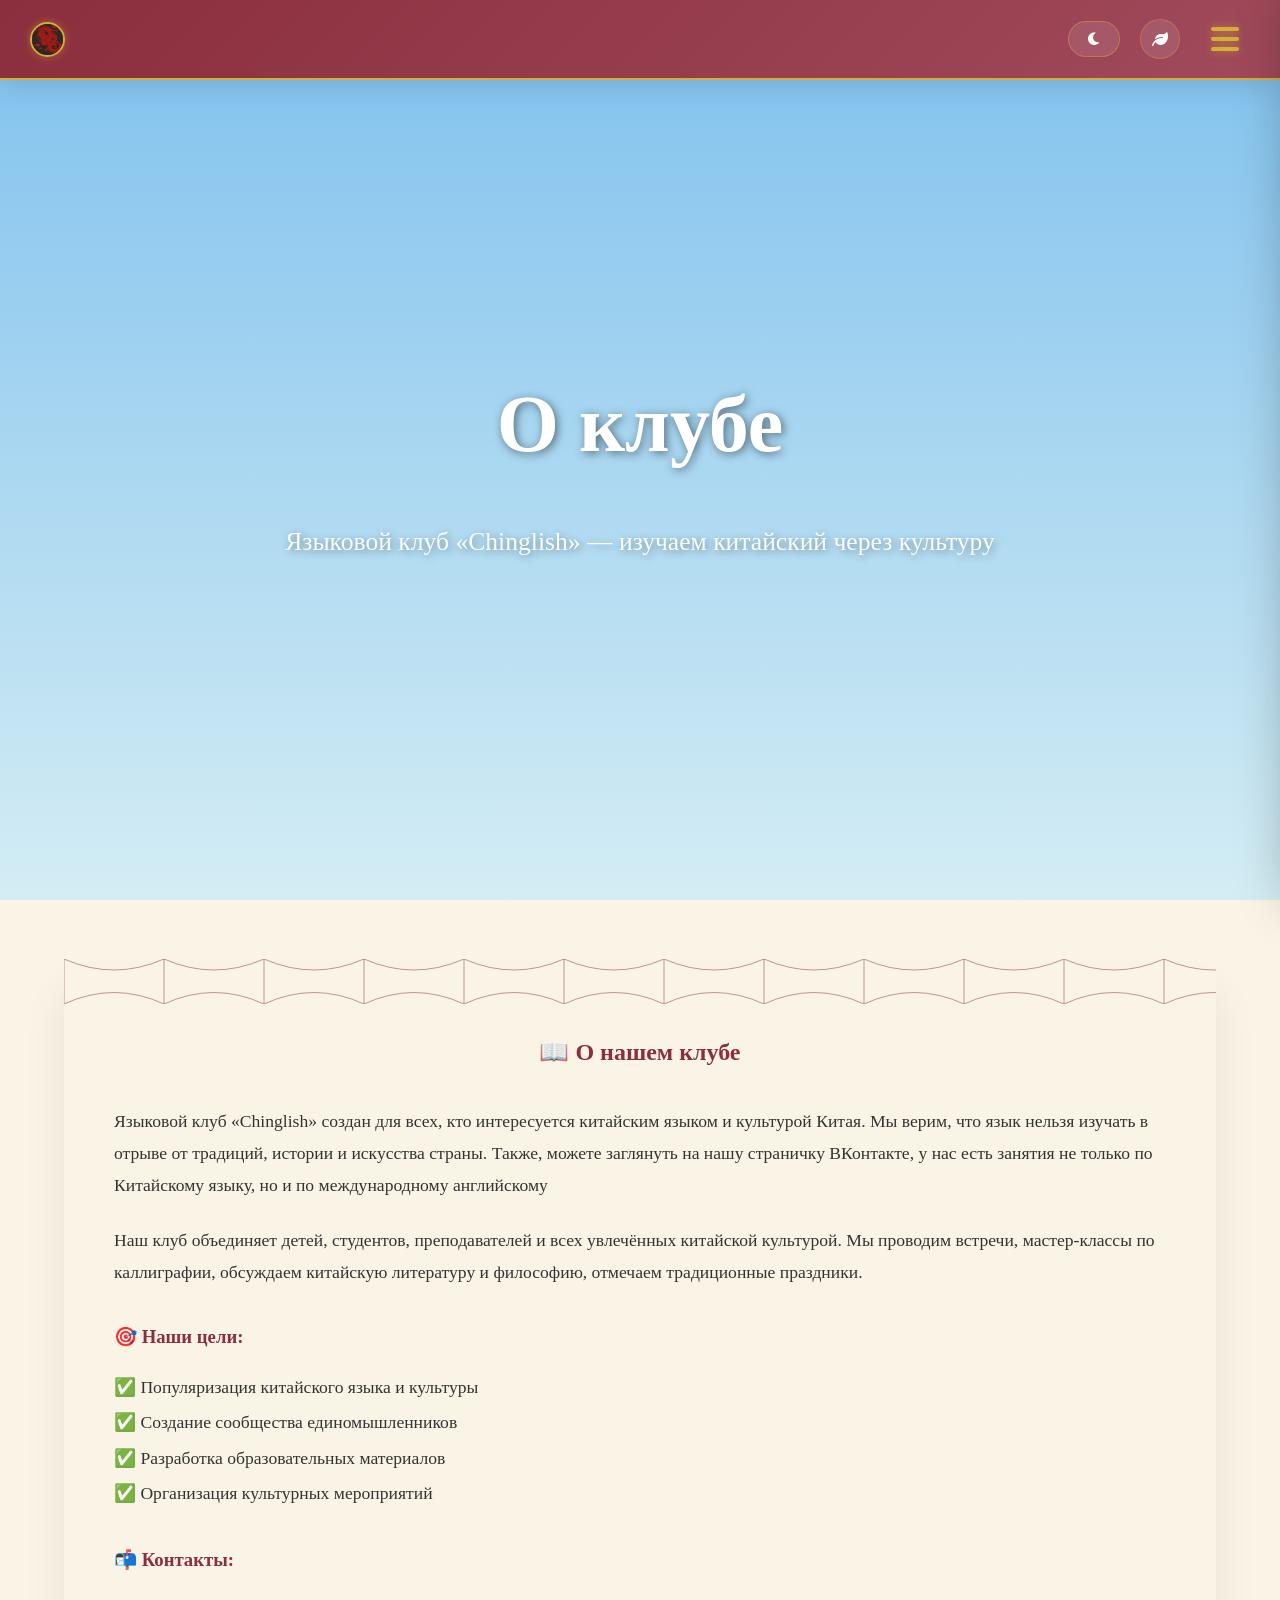
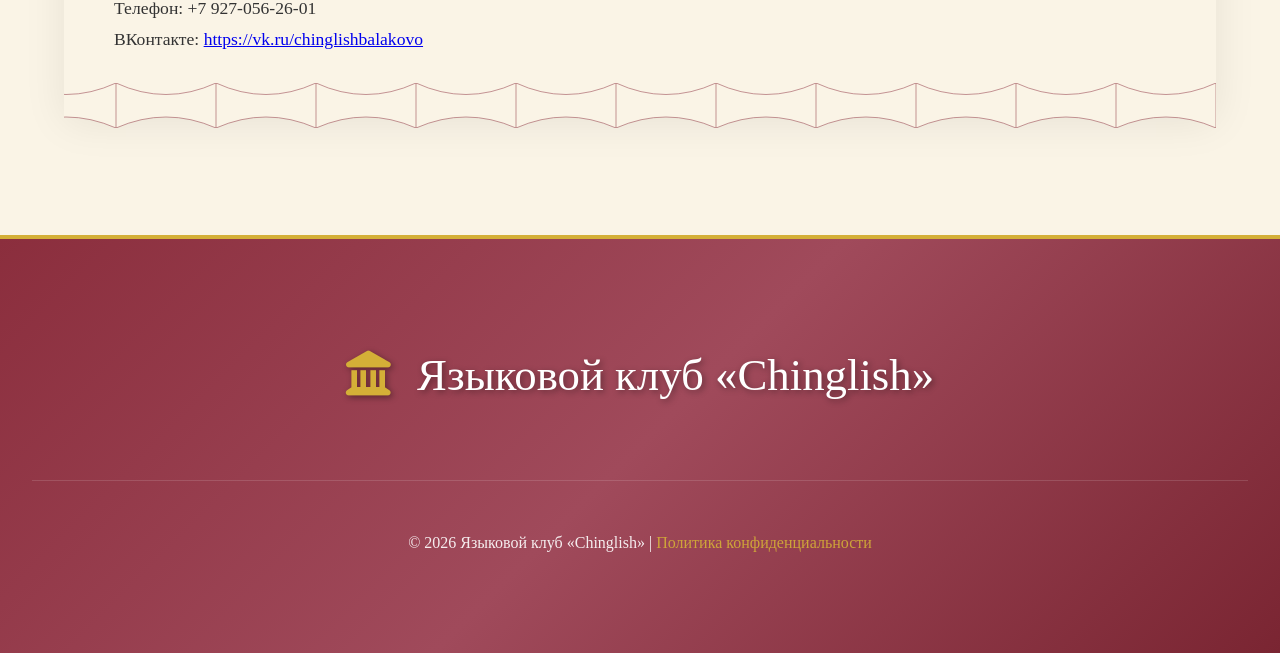
==== about.html @ d2102809 "Update about.html" ====
<!DOCTYPE html>
<html lang="ru" data-theme="light">
<head>
    <meta charset="UTF-8">
    <meta name="viewport" content="width=device-width, initial-scale=1.0">
    <title>О нас | Языковой клуб «Chinglish»</title>
    <link rel="stylesheet" href="style.css">
    <link rel="stylesheet" href="https://cdnjs.cloudflare.com/ajax/libs/font-awesome/6.0.0-beta3/css/all.min.css">
</head>
<body>

<div id="loader"><div class="loader-content">文</div></div>

<div class="sky-bg" id="skyBg"></div>
<div class="clouds-container" id="cloudsContainer"></div>
<div class="stars-bg" id="starsBg"></div>
<div class="lanterns-container" id="lanternsContainer"></div>
<div class="bonsai-container" id="bonsaiContainer"></div>

<nav class="top-menu" id="topMenu">
    <a href="index.html" class="logo">
          <img src="images/иконка.png" alt="Логотип" class="logo-icon">
        <span class="lang-ru">Языковой клуб «Chinglish»</span>
    </a>
    <div class="menu-right">
        <button class="theme-toggle-btn" id="themeToggle"><i class="fas fa-moon"></i></button>
        <button class="toggle-cursor-btn" id="toggleCursorBtn"><i class="fas fa-leaf"></i></button>
        <div class="menu-toggle" id="menuToggle"><i class="fas fa-bars menu-icon"></i></div>
    </div>
    <div class="menu-panel" id="menuPanel">
        <div class="menu-items">
            <a href="index.html" class="menu-item lang-ru">Главная</a>
            <a href="calligraphy.html" class="menu-item lang-ru">Каллиграфия</a>
            <a href="painting.html" class="menu-item lang-ru">Живопись</a>
            <a href="philosophy.html" class="menu-item lang-ru">Философия</a>
            <a href="literature.html" class="menu-item lang-ru">Литература</a>
            <a href="festivals.html" class="menu-item lang-ru">Праздники</a>
            <a href="modern.html" class="menu-item lang-ru">Современность</a>
            <a href="about.html" class="menu-item lang-ru">О нас</a>
        </div>
    </div>
</nav>

<div class="header-container">
    <div class="header-content">
        <h1 style="color:#fff; text-shadow:2px 2px 10px rgba(0,0,0,0.5);">О клубе</h1>
        <p class="header-subtitle">Языковой клуб «Chinglish» — изучаем китайский через культуру</p>
    </div>
</div>

<div class="container">
    <div class="scroll-effect">
        <h2 style="color:var(--primary); text-align:center; margin-bottom:2rem;">📖 О нашем клубе</h2>
        
        <p style="font-size:1.1rem; line-height:1.8; margin-bottom:1.5rem;">
            Языковой клуб «Chinglish» создан для всех, кто интересуется китайским языком и культурой Китая. 
            Мы верим, что язык нельзя изучать в отрыве от традиций, истории и искусства страны. 
            Также, можете заглянуть на нашу страничку ВКонтакте, у нас есть занятия не только по Китайскому языку, но и по международному английскому
        </p>
        
        <p style="font-size:1.1rem; line-height:1.8; margin-bottom:1.5rem;">
            Наш клуб объединяет детей, студентов, преподавателей и всех увлечённых китайской культурой. 
            Мы проводим встречи, мастер-классы по каллиграфии, обсуждаем китайскую литературу и философию, 
            отмечаем традиционные праздники.
        </p>
        
        <h3 style="color:var(--primary); margin-top:2rem; margin-bottom:1rem;">🎯 Наши цели:</h3>
        <ul style="font-size:1.1rem; line-height:2; list-style:none; padding:0;">
            <li>✅ Популяризация китайского языка и культуры</li>
            <li>✅ Создание сообщества единомышленников</li>
            <li>✅ Разработка образовательных материалов</li>
            <li>✅ Организация культурных мероприятий</li>
        </ul>
        
        <h3 style="color:var(--primary); margin-top:2rem; margin-bottom:1rem;">📬 Контакты:</h3>
        <p style="font-size:1.1rem; line-height:1.8;">
             Телефон: <a>+7 927-056-26-01</a><br>
             ВКонтакте: <a href="https://vk.ru/chinglishbalakovo" target="_blank">https://vk.ru/chinglishbalakovo</a>
        </p>
    </div>
</div>

<footer>
    <div class="footer-content">
        <div class="footer-logo">
            <i class="fas fa-landmark" style="margin-right:15px; color:var(--gold);"></i>
            Языковой клуб «Chinglish»
        </div>
        <div class="footer-bottom">
            <p>© 2026 Языковой клуб «Chinglish» | <a href="privacy.html">Политика конфиденциальности</a></p>
        </div>
    </div>
</footer>

<script src="script.js"></script>
</body>
</html>
---- style.css ----
@media (prefers-reduced-motion: reduce) {
  * { animation: none !important; transition: none !important; }
}

        #loader {
            position: fixed;
            top: 0;
            left: 0;
            width: 100%;
            height: 100%;
            background: linear-gradient(135deg, #8B2E3D, #A04A5B);
            display: flex;
            justify-content: center;
            align-items: center;
            z-index: 9999;
            transition: opacity 0.8s ease;
        }
        
        .loader-content {
          font-family: 'Georgia', 'Times New Roman', serif;
            font-size: 6rem;
            color: white;
            text-shadow: 0 0 20px rgba(255,255,255,0.6);
            animation: fadeInLoader 1.2s 0.2s forwards;
            opacity: 0;
        }
        
        @keyframes fadeInLoader {
            0% { 
                opacity: 0; 
                transform: scale(0.8) rotate(-10deg); 
            }
            70% { 
                transform: scale(1.1) rotate(5deg); 
            }
            100% { 
                opacity: 1; 
                transform: scale(1) rotate(0); 
            }
        }
        
        @keyframes fadeOutLoader {
            0% { opacity: 1; }
            100% { opacity: 0; }
        }
        
        .loader-hidden {
            opacity: 0;
            visibility: hidden;
        }
        :root {
            --primary: #8B2E3D;
            --secondary: #A04A5B;
            --accent: #D4A373;
            --light: #FFF8F0;
            --paper: #FAF4E6;
            --gold: #D4AF37;
            --text: #333333;
            --shadow: rgba(0, 0, 0, 0.1);
        }

        /* Темная тема: переопределение */
[data-theme="dark"] {
    --primary: #D4A574;
    --secondary: #B8956A;
    --accent: #E8C547;
    --light: #3C2418;
    --paper: #2A1810;
    --gold: #F0D060;
    --text: #F5E6D3;
    --shadow: rgba(0, 0, 0, 0.5);
}
        * {
            margin: 0;
            padding: 0;
            box-sizing: border-box;
            font-family: 'Georgia', 'Times New Roman', 'Noto Serif SC', serif;
        }

        body {
            background-color: var(--paper);
            color: var(--text);
            line-height: 1.8;
            background-image: url('https://www.transparenttextures.com/patterns/rice-paper-3.png');
            overflow-x: hidden;
            padding-top: 80px;
            transition: background-color 0.8s cubic-bezier(0.25, 0.8, 0.25, 1), color 0.8s cubic-bezier(0.25, 0.8, 0.25, 1);
            cursor: url('data:image/svg+xml;utf8,<svg xmlns="http://www.w3.org/2000/svg" width="24" height="24" viewBox="0 0 24 24"><path fill="%23f8c3cd" d="M12,2C13.1,2 14,2.9 14,4C14,5.1 13.1,6 12,6C10.9,6 10,5.1 10,4C10,2.9 10.9,2 12,2M15.5,8C16.3,8 17,8.7 17,9.5C17,10.3 16.3,11 15.5,11C14.7,11 14,10.3 14,9.5C14,8.7 14.7,8 15.5,8M8.5,8C9.3,8 10,8.7 10,9.5C10,10.3 9.3,11 8.5,11C7.7,11 7,10.3 7,9.5C7,8.7 7.7,8 8.5,8M12,11C13.1,11 14,11.9 14,13C14,14.1 13.1,15 12,15C10.9,15 10,14.1 10,13C10,11.9 10.9,11 12,11M19,17V19H5V17C5,14.8 8.1,13 12,13C15.9,13 19,14.8 19,17Z" /></svg>') 12 12, auto;
        }

        /* ========== ФОН: ДЕНЬ / НОЧЬ ========== */
        .sky-bg {
            position: absolute;
            top: 0;
            left: 0;
            width: 100%;
            height: 100%;
            z-index: 0;
            pointer-events: none;
            background: linear-gradient(180deg, #7EC0EE, #D4EDF4);
            transition: background 1.2s ease-in-out;
        }
        [data-theme="dark"] .sky-bg {
    background: linear-gradient(180deg, #1A0E08, #0D0604);
}
[data-theme="dark"] body {
    background-color: #1A0E08;
}

        /* ========== ОБЛАКА ========== */
        .clouds-container {
            position: absolute;
            top: 0;
            left: 0;
            width: 100%;
            height: 100%;
            z-index: 1;
            pointer-events: none;
            opacity: 1;
            transition: opacity 1s ease;
        }
        [data-theme="dark"] .clouds-container {
            opacity: 0;
        }

        .cloud {
            position: absolute;
            filter: blur(2px);
            will-change: transform;
        }

        /* Основное облако — SVG для реализма */
        .cloud-base {
            fill: white;
            stroke: rgba(255, 255, 255, 0.8);
            stroke-width: 0.5;
        }


/* Анимация облаков */
@keyframes cloudMove {
    0% { transform: translateX(-250px); }
    100% { transform: translateX(calc(100vw + 250px)); }
}
/* Облака */
.cloud {
    position: absolute;
    filter: blur(1.5px);
    opacity: 0.88;
    will-change: transform;
}
.cloud-base {
    fill: white;
    stroke: rgba(255, 255, 255, 0.7);
    stroke-width: 0.8;
}
[data-theme="light"] .cloud { display: block; }
[data-theme="dark"] .cloud { display: none; }

              /* ========== ЗВЁЗДЫ ========== */
        .stars-bg {
            position: absolute;
            top: 0;
            left: 0;
            width: 100%;
            height: 100%;
            z-index: 1;
            overflow: hidden;
            opacity: 0;
            transition: opacity 1s ease;
        }
        [data-theme="dark"] .stars-bg {
            opacity: 1;
        }

        .star {
            position: absolute;
            background-color: white;
            border-radius: 50%;
            animation: twinkle 3s infinite;
            will-change: opacity;
        }

        @keyframes twinkle {
            0%, 100% { opacity: 0.2; }
            50% { opacity: 1; }
        }

        /* ========== ФОНАРИКИ ========== */
        .lanterns-container {
            position: absolute;
            top: 0;
            left: 0;
            width: 100%;
            height: 100%;
            pointer-events: none;
            z-index: 2;
            opacity: 0;
            transition: opacity 0.8s ease;
        }
        [data-theme="dark"] .lanterns-container {
            opacity: 1;
        }

        /* Критично: дефолтные значения для CSS-переменных */
        .lantern {
            position: absolute;
            width: 42px;
            height: 64px;
            cursor: pointer;
            pointer-events: auto;
            animation: lanternFloat 4s infinite ease-in-out;
            filter: drop-shadow(0 0 8px rgba(255, 215, 0, 0.5));
            will-change: transform, opacity;
            /* ✅ Обязательно — иначе `var(--lantern-dx)` = пусто → анимация не запустится */
            --lantern-dx: 0px;
            --lantern-dy: 0px;
            --lantern-dr: 0deg;
        }

        @keyframes lanternFloat {
            0%, 100% { transform: translateY(0) rotate(0deg); }
            25% { transform: translateY(-5px) rotate(1deg); }
            75% { transform: translateY(-2px) rotate(-1deg); }
        }

        @keyframes lanternFly {
            0% {
                transform: translateX(0) translateY(0) rotate(0deg);
                opacity: 1;
            }
            100% {
                transform: translateX(var(--lantern-dx)) translateY(var(--lantern-dy)) rotate(var(--lantern-dr)) scale(0.92);
                opacity: 0;
            }
        }

        .lantern-body {
            position: absolute;
            width: 100%;
            height: 80%;
            background: linear-gradient(135deg, rgba(255, 69, 0, 0.8), rgba(255, 140, 0, 0.8));
            border-radius: 20px;
            display: flex;
            align-items: center;
            justify-content: center;
            color: white;
            font-size: 0.8rem;
            overflow: hidden;
            box-shadow: 0 0 12px rgba(255, 100, 0, 0.6);
            backdrop-filter: blur(2px);
        }

        .lantern-body::before {
            content: '';
            position: absolute;
            top: 0;
            left: 0;
            width: 100%;
            height: 100%;
            background: linear-gradient(135deg, rgba(255,255,255,0.4), transparent);
            border-radius: 20px;
        }

        .lantern-top {
            position: absolute;
            top: -6px;
            left: 50%;
            transform: translateX(-50%);
            width: 52%;
            height: 12px;
            background: rgba(255, 215, 0, 0.9);
            border-radius: 6px 6px 0 0;
        }

        .lantern-bottom {
            position: absolute;
            bottom: 0;
            left: 50%;
            transform: translateX(-50%);
            width: 52%;
            height: 12px;
            background: rgba(255, 215, 0, 0.9);
            border-radius: 0 0 6px 6px;
        }

        .lantern-tassel {
            position: absolute;
            bottom: -24px;
            left: 50%;
            transform: translateX(-50%);
            width: 3px;
            height: 24px;
            background: linear-gradient(to bottom, rgba(255, 215, 0, 0.9), rgba(255, 140, 0, 0.7));
            border-radius: 0 0 2px 2px;
        }

        .lantern-tassel::before {
            content: '';
            position: absolute;
            bottom: 0;
            left: 50%;
            transform: translateX(-50%);
            width: 12px;
            height: 12px;
            background: rgba(255, 215, 0, 0.9);
            border-radius: 50%;
            box-shadow: 0 2px 4px rgba(0,0,0,0.2);
        }

        .lantern:hover {
            transform: scale(1.15);
            animation-play-state: paused;
            z-index: 10;
        }

        .lantern.flying {
            animation: lanternFly 0.9s cubic-bezier(0.2, 0.6, 0.4, 1) forwards !important;
            pointer-events: none;
        }

        /* ========== АНИМАЦИИ ========== */
        @keyframes fadeIn {
            from { opacity: 0; transform: translateY(30px) scale(0.95); }
            to { opacity: 1; transform: translateY(0) scale(1); }
        }
        @keyframes pulse {
            0% { transform: scale(1); box-shadow: 0 0 0 rgba(212, 163, 115, 0.4); }
            50% { transform: scale(1.03); box-shadow: 0 0 20px rgba(212, 163, 115, 0.6); }
            100% { transform: scale(1); box-shadow: 0 0 0 rgba(212, 163, 115, 0.4); }
        }
        @keyframes float {
            0%, 100% { transform: translateY(0) rotate(0deg); }
            25% { transform: translateY(-8px) rotate(1deg); }
            75% { transform: translateY(-4px) rotate(-1deg); }
        }
        @keyframes scaleIn {
            from { opacity: 0; transform: scale(0.8); }
            to { opacity: 1; transform: scale(1); }
        }
        @keyframes rotateSlow {
            from { transform: rotate(0deg); }
            to { transform: rotate(360deg); }
        }
        @keyframes backgroundFade {
            0% { opacity: 0; }
            10% { opacity: 1; }
            90% { opacity: 1; }
            100% { opacity: 0; }
        }
        @keyframes slideInFromLeft {
            from { opacity: 0; transform: translateX(-50px); }
            to { opacity: 1; transform: translateX(0); }
        }
        @keyframes slideInFromRight {
            from { opacity: 0; transform: translateX(50px); }
            to { opacity: 1; transform: translateX(0); }
        }

        /* ========== БОНСАЙ ЛИСТЬЯ ========== */
        .bonsai-container {
            position: fixed;
            top: 0;
            left: 0;
            width: 100%;
            height: 100%;
            pointer-events: none;
            z-index: 9998;
            overflow: hidden;
        }
     .bonsai-leaf {
    position: absolute;
    width: 20px;
    height: 20px;
    background-size: contain;
    background-repeat: no-repeat;
    animation: bonsaiFall 3s linear forwards;
    z-index: 9999;
    pointer-events: none;
    will-change: transform, opacity;
    transition: filter 0.4s ease;
}
/* Светлая тема — лепестки */
[data-theme="light"] .bonsai-leaf {
    background-image: url('data:image/svg+xml;utf8,<svg xmlns="http://www.w3.org/2000/svg" viewBox="0 0 24 24"><path fill="%23f8c3cd" d="M12,2C9.2,2 6.9,4.2 6.9,7C6.9,8.3 7.5,9.5 8.4,10.3C7.8,11.2 7.5,12.3 7.5,13.5C7.5,16.5 9.9,19 12.9,19C15.9,19 18.3,16.6 18.3,13.6C18.3,12.4 17.9,11.3 17.2,10.4C18.1,9.6 18.7,8.4 18.7,7.1C18.7,4.3 16.4,2 13.6,2H12Z" /></svg>');
    filter: drop-shadow(0 0 3px rgba(255,192,203,0.5));
}
/* Тёмная тема — светящиеся кружки */
[data-theme="dark"] .bonsai-leaf {
    background-image: url('data:image/svg+xml;utf8,<svg xmlns="http://www.w3.org/2000/svg" viewBox="0 0 24 24"><circle cx="12" cy="12" r="8" fill="white" opacity="0.8" /></svg>');
    filter: 
        brightness(1.2) 
        drop-shadow(0 0 8px rgba(212, 175, 55, 0.6))
        drop-shadow(0 0 16px rgba(255, 255, 255, 0.3));
}
        @keyframes bonsaiFall {
            0% { transform: translate(0,0) rotate(0deg) scale(0.8); opacity: 1; }
            100% { transform: translate(calc(var(--random-x) * 100px), calc(var(--random-y) * 100px)) rotate(calc(var(--random-rotate) * 1deg)) scale(1.2); opacity: 0; }
        }

        /* ========== UI ЭЛЕМЕНТЫ ========== */
        .toggle-cursor-btn {
            background: rgba(255, 255, 255, 0.1);
            border: 1px solid rgba(212, 175, 55, 0.3);
            color: white;
            width: 40px;
            height: 40px;
            border-radius: 50%;
            cursor: pointer;
            display: flex;
            align-items: center;
            justify-content: center;
            transition: all 0.3s ease;
            font-size: 1rem;
        }
        .toggle-cursor-btn:hover {
            background: rgba(255, 255, 255, 0.2);
            transform: translateY(-2px);
        }
        .toggle-cursor-btn.active {
            background: var(--gold);
            color: var(--primary);
        }
        body.no-cursor-petals {
            cursor: default !important;
        }

        .top-menu {
            position: fixed;
            top: 0;
            left: 0;
            width: 100%;
            height: 80px;
            background: linear-gradient(135deg, var(--primary), var(--secondary));
            z-index: 1000;
            display: flex;
            justify-content: space-between;
            align-items: center;
            padding: 0 30px;
            box-shadow: 0 2px 30px rgba(0,0,0,0.15);
            transition: all 0.5s cubic-bezier(0.25, 0.8, 0.25, 1);
            animation: fadeIn 0.8s ease-out;
            border-bottom: 2px solid var(--gold);
font-family: 'Georgia', 'Times New Roman', serif;
        }
        .top-menu.scrolled {
            height: 70px;
            background: rgba(139, 46, 61, 0.95);
            backdrop-filter: blur(15px);
            box-shadow: 0 5px 25px rgba(0,0,0,0.2);
        }

        .logo {
            
            color: white;
            font-size: 2rem;
            text-decoration: none;
            display: flex;
            align-items: center;
            transition: all 0.4s cubic-bezier(0.25, 0.8, 0.25, 1);
            position: relative;
        }
        .logo:hover {
            transform: translateY(-3px);
            text-shadow: 0 0 15px rgba(255,255,255,0.7);
        }
        .logo::after {
            content: '';
            position: absolute;
            bottom: -5px;
            left: 0;
            width: 100%;
            height: 2px;
            background: linear-gradient(90deg, transparent, var(--gold), transparent);
            transform: scaleX(0);
            transition: transform 0.4s cubic-bezier(0.25, 0.8, 0.25, 1);
            transform-origin: right;
        }
        .logo:hover::after {
            transform: scaleX(1);
            transform-origin: left;
        }

       .logo-icon {
    width: 35px;
    height: 35px;
    border-radius: 50%;
    object-fit: cover;
    margin-right: 12px;
    border: 2px solid var(--gold);
    box-shadow: 0 0 8px rgba(212, 175, 55, 0.4);
    transition: all 0.4s ease;
}

        .menu-right {
            display: flex;
            align-items: center;
            gap: 20px;
        }

        .theme-toggle-btn {
            background: rgba(255, 255, 255, 0.1);
            border: 1px solid rgba(212, 175, 55, 0.4);
            color: white;
            padding: 10px 18px;
            border-radius: 50px;
            cursor: pointer;
            display: flex;
            align-items: center;
            gap: 8px;
            transition: all 0.4s cubic-bezier(0.25, 0.8, 0.25, 1);
            font-size: 0.9rem;
            backdrop-filter: blur(5px);
        }
        .theme-toggle-btn:hover {
            background: rgba(255, 255, 255, 0.2);
            transform: translateY(-3px);
            box-shadow: 0 5px 15px rgba(0,0,0,0.2);
        }

        .language-btn {
            background: rgba(255, 255, 255, 0.1);
            border: 1px solid rgba(212, 175, 55, 0.4);
            color: white;
            padding: 10px 18px;
            border-radius: 50px;
            cursor: pointer;
            display: flex;
            align-items: center;
            gap: 8px;
            transition: all 0.4s cubic-bezier(0.25, 0.8, 0.25, 1);
            font-size: 0.9rem;
            backdrop-filter: blur(5px);
        }
        .language-btn:hover {
            background: rgba(255, 255, 255, 0.2);
            transform: translateY(-3px);
            box-shadow: 0 5px 15px rgba(0,0,0,0.2);
        }

        .language-dropdown {
            position: absolute;
            top: 100%;
            right: 0;
            background: rgba(255, 255, 255, 0.95);
            border-radius: 12px;
            box-shadow: 0 10px 30px rgba(0,0,0,0.15);
            padding: 10px 0;
            margin-top: 15px;
            opacity: 0;
            visibility: hidden;
            transform: translateY(15px);
            transition: all 0.4s cubic-bezier(0.25, 0.8, 0.25, 1);
            z-index: 1002;
            min-width: 140px;
            backdrop-filter: blur(10px);
        }
        .language-dropdown.active {
            opacity: 1;
            visibility: visible;
            transform: translateY(0);
        }
        .language-dropdown a {
            display: block;
            padding: 10px 20px;
            color: var(--text);
            text-decoration: none;
            transition: all 0.3s ease;
            position: relative;
            overflow: hidden;
        }
        .language-dropdown a:hover {
            background: rgba(139, 46, 61, 0.08);
            color: var(--primary);
            padding-left: 25px;
        }

        .menu-toggle {
            width: 50px;
            height: 50px;
            display: flex;
            justify-content: center;
            align-items: center;
            cursor: pointer;
            z-index: 1001;
            transition: all 0.5s cubic-bezier(0.25, 0.8, 0.25, 1);
            position: relative;
            border-radius: 50%;
        }
        .menu-toggle:hover {
            transform: rotate(15deg) scale(1.1);
            background: rgba(255,255,255,0.1);
        }

        .menu-icon {
            font-size: 2rem;
            color: var(--gold);
            transition: all 0.8s cubic-bezier(0.25, 0.8, 0.25, 1);
            text-shadow: 0 0 8px rgba(212, 175, 55, 0.6);
        }
        .menu-toggle.active .menu-icon {
            transform: rotate(360deg);
            color: white;
        }

        .menu-panel {
            position: fixed;
            top: 0;
            right: -400px;
            width: 380px;
            height: 100vh;
            background: linear-gradient(160deg, var(--primary), var(--secondary), #7a2532);
            z-index: 999;
            transition: all 0.6s cubic-bezier(0.25, 0.8, 0.25, 1);
            padding: 120px 30px 50px;
            overflow-y: auto;
            box-shadow: -10px 0 50px rgba(0,0,0,0.3);
            border-left: 3px solid var(--gold);
        }
        .menu-panel::before {
            content: '';
            position: absolute;
            top: 0;
            left: 0;
            width: 100%;
            height: 100%;
            background: url('https://www.transparenttextures.com/patterns/rice-paper-2.png');
            opacity: 0.1;
            z-index: -1;
        }
        .menu-panel.active {
            right: 0;
        }

        .menu-items {
            display: grid;
            grid-template-columns: 1fr;
            gap: 20px;
        }
        .menu-item {
            color: white;
            text-decoration: none;
            padding: 18px;
            border-radius: 12px;
            background: rgba(255,255,255,0.08);
            text-align: center;
            transition: all 0.5s cubic-bezier(0.25, 0.8, 0.25, 1);
            transform-origin: center;
            font-size: 1.2rem;
            border: 1px solid rgba(212, 175, 55, 0.3);
            position: relative;
            overflow: hidden;
            backdrop-filter: blur(5px);
        }
        .menu-item:hover {
            background: rgba(255,255,255,0.15);
            transform: scale(1.05) translateX(-5px);
            box-shadow: 0 8px 25px rgba(0,0,0,0.25);
        }

        .header-container {
            position: relative;
            margin-top: -80px;
            min-height: 100vh;
            overflow: hidden;
            perspective: 1000px;
        }

        .header-content {
            position: relative;
            z-index: 3;
            text-align: center;
            padding: 8rem 1rem 4rem;
            display: flex;
            flex-direction: column;
            justify-content: center;
            align-items: center;
            min-height: 100vh;
            animation: fadeIn 1.2s ease-out;
        }

      h1 {
    font-size: 5rem;
    margin-bottom: 1.5rem;
    font-family: 'Georgia', 'Times New Roman', serif;
    position: relative;
    z-index: 3;
    color: #FFFFFF;
    text-shadow: 2px 2px 10px rgba(0,0,0,0.5);
}

        .header-subtitle {
            font-size: 1.6rem;
            max-width: 800px;
            margin: 0 auto 3rem;
            position: relative;
            z-index: 3;
            color: rgba(255,255,255,0.95);
            text-shadow: 2px 2px 8px rgba(0,0,0,0.4);
            animation: fadeIn 1.8s ease-out;
            line-height: 1.7;
            font-weight: 300;
        }

        .chinese-seal {
            position: relative;
            display: inline-block;
            margin-top: 2rem;
            z-index: 3;
            transform-style: preserve-3d;
            animation: float 6s infinite;
        }
        .seal-text {
           font-family: 'Georgia', 'Times New Roman', serif;
            color: var(--primary);
            font-size: 2.2rem;
            padding: 22px 35px;
            background: white;
            border-radius: 8px;
            position: relative;
            display: inline-block;
            transform: rotate(-5deg);
            box-shadow: 5px 5px 0 rgba(0,0,0,0.1);
            transition: all 0.6s cubic-bezier(0.25, 0.8, 0.25, 1);
            overflow: hidden;
        }
        .seal-text::after {
            content: '';
            position: absolute;
            top: 5px;
            left: 5px;
            right: 5px;
            bottom: 5px;
            border: 2px solid var(--primary);
            border-radius: 5px;
            pointer-events: none;
        }
        .chinese-seal:hover .seal-text {
            transform: rotate(-5deg) translateY(-12px) scale(1.05);
            box-shadow: 12px 18px 30px rgba(0,0,0,0.25);
        }

        .container {
            max-width: 1200px;
            margin: 3rem auto;
            padding: 0 1.5rem;
            position: relative;
        }

        .full-width-gallery {
            width: 100vw;
            margin-left: calc(-50vw + 50%);
            margin-top: 4rem;
            margin-bottom: 4rem;
            overflow: hidden;
            position: relative;
            height: 500px;
            animation: fadeIn 1.8s ease-out;
            perspective: 1000px;
        }
.section-divider {
  height: 2px;
  background: 
    repeating-linear-gradient(
      90deg,
      var(--gold),
      var(--gold) 4px,
      transparent 4px,
      transparent 12px
    );
  margin: 5rem auto;
  width: 80%;
  opacity: 0.7;
}

/* Или SVG-узор (ещё красивее) */
.section-divider.svg {
  background: url('data:image/svg+xml;utf8,<svg xmlns="http://www.w3.org/2000/svg" width="40" height="2"><path d="M0,1 Q10,0 20,1 T40,1" stroke="%23D4AF37" stroke-width="1.5" fill="none"/></svg>') repeat-x;
}
        .gallery-title {
            text-align: center;
            margin-bottom: 4rem;
            padding: 0 20px;
            animation: fadeIn 1.6s ease-out;
            position: relative;
        }
        .gallery-title h2 {
            font-size: 3.2rem;
            color: var(--primary);
font-family: 'Georgia', 'Times New Roman', serif;
            display: inline-block;
            position: relative;
            padding-bottom: 20px;
            animation: slideInFromLeft 1.2s ease-out;
        }
        .gallery-title h2::before, .gallery-title h2::after {
            content: '';
            position: absolute;
            bottom: 0;
            height: 4px;
            background: linear-gradient(90deg, transparent, var(--gold), transparent);
            transition: all 0.5s ease;
        }
        .gallery-title h2::before {
            left: -60px;
            width: 40px;
        }
        .gallery-title h2::after {
            right: -60px;
            width: 40px;
        }
        .gallery-title:hover h2::before {
            width: 80px;
            left: -80px;
        }
        .gallery-title:hover h2::after {
            width: 80px;
            right: -80px;
        }

        .gallery-track {
    display: flex;
    position: absolute;
    left: 0;
    top: 0;
    height: 100%;
    align-items: center;
    will-change: transform;
    gap: 40px;
}

        .gallery-item {
            width: 450px;
            height: 400px;
            margin: 0 15px;
            border-radius: 18px;
            overflow: hidden;
            box-shadow: 0 25px 50px rgba(0,0,0,0.2);
            position: relative;
            flex-shrink: 0;
            transition: all 0.7s cubic-bezier(0.25, 0.8, 0.25, 1);
            border: 1px solid rgba(212, 175, 55, 0.4);
            transform-style: preserve-3d;
        }
        .gallery-item:hover {
            transform: translateY(-18px) scale(1.06) rotateY(5deg);
            box-shadow: 0 35px 70px rgba(0,0,0,0.3);
        }

        .gallery-item img {
            width: 100%;
            height: 100%;
            object-fit: cover;
            transition: transform 1.2s cubic-bezier(0.25, 0.8, 0.25, 1), filter 1s ease;
            transform-origin: center;
        }
        .gallery-item:hover img {
            transform: scale(1.18);
            filter: brightness(1.15) contrast(1.1);
        }

        .gallery-item::after {
            content: '';
            position: absolute;
            top: 0;
            left: 0;
            width: 100%;
            height: 100%;
            background: linear-gradient(to bottom, rgba(0,0,0,0.1), rgba(0,0,0,0.6));
            opacity: 0;
            transition: opacity 1s ease;
        }
        .gallery-item:hover::after {
            opacity: 1;
        }

        .gallery-item .item-caption {
            position: absolute;
            bottom: -60px;
            left: 0;
            width: 100%;
            padding: 25px;
            background: linear-gradient(to top, rgba(0,0,0,0.9), transparent);
            color: white;
            font-size: 1.3rem;
            transition: all 0.6s cubic-bezier(0.25, 0.8, 0.25, 1);
            z-index: 2;
            opacity: 0;
        }
        .gallery-item:hover .item-caption {
            bottom: 0;
            opacity: 1;
        }

        .scroll-effect {
            position: relative;
            padding: 50px;
            background: var(--paper);
            box-shadow: 0 15px 40px rgba(0,0,0,0.08);
            margin: 5rem 0;
            border-top: 1px solid rgba(0,0,0,0.1);
            border-bottom: 1px solid rgba(0,0,0,0.1);
            transform-style: preserve-3d;
            transition: all 0.6s cubic-bezier(0.25, 0.8, 0.25, 1);
            animation: fadeIn 2s ease-out;
        }
        .scroll-effect:hover {
            transform: rotateX(1deg) rotateY(1deg) translateY(-5px);
            box-shadow: 0 20px 50px rgba(0,0,0,0.12);
        }
        .scroll-effect::before, .scroll-effect::after {
            content: '';
            position: absolute;
            left: 0;
            width: 100%;
            height: 45px;
            background-image: url('data:image/svg+xml;utf8,<svg xmlns="http://www.w3.org/2000/svg" width="100" height="45" viewBox="0 0 100 45"><path d="M0,0 Q50,22 100,0 L100,45 Q50,22 0,45 Z" fill="%23FAF4E6" stroke="%238B2E3D" stroke-width="0.5" /></svg>');
            background-size: 100px 45px;
            z-index: 1;
        }
        .scroll-effect::before {
            top: -22px;
        }
        .scroll-effect::after {
            bottom: -22px;
            transform: rotate(180deg);
        }

        .featured-sections {
            display: flex;
            justify-content: space-between;
            gap: 2rem;
            margin: 8rem 0;
            flex-wrap: wrap;
        }

        .featured-section {
            background: white;
            border-radius: 8px;
            padding: 3rem 2rem 2rem;
            box-shadow: 0 15px 40px rgba(0,0,0,0.1);
            position: relative;
            overflow: visible;
            transition: all 0.7s cubic-bezier(0.25, 0.8, 0.25, 1);
            animation: fadeIn 2.2s ease-out;
            background-image: url('https://www.transparenttextures.com/patterns/rice-paper-2.png');
            background-blend-mode: overlay;
            transform-style: preserve-3d;
            flex: 1;
            min-width: 300px;
            max-width: 350px;
            margin: 0 auto;
            border: 1px solid rgba(0,0,0,0.1);
            clip-path: none;
            margin-top: 40px;
        }

        .featured-section::before {
            content: '';
            position: absolute;
            top: 0;
            left: 0;
            width: 100%;
            height: 100%;
            background: linear-gradient(135deg, rgba(139,46,61,0.06), rgba(212,175,55,0.06));
            z-index: 0;
            border-radius: 8px;
        }

        .featured-section::after {
            content: '';
            position: absolute;
            bottom: 0;
            left: 0;
            width: 100%;
            height: 8px;
            background: linear-gradient(90deg, var(--primary), var(--gold), var(--primary));
            transition: height 0.5s ease;
            clip-path: none;
            border-radius: 0 0 8px 8px;
        }

        .featured-section:hover::after {
            height: 12px;
        }

        .featured-section h2 {
            font-size: 1.8rem;
            margin-bottom: 1.5rem;
            color: var(--primary);
            position: relative;
            padding-bottom: 12px;
            transition: all 0.5s ease;
            font-family: 'Georgia', 'Times New Roman', serif;
            z-index: 1;
            animation: slideInFromRight 1.4s ease-out;
            text-align: center;
            margin-top: 0.5rem;
        }

        .featured-section:hover h2 {
            color: var(--secondary);
        }

        .featured-section h2::after {
            content: '';
            position: absolute;
            bottom: 0;
            left: 50%;
            transform: translateX(-50%);
            width: 50px;
            height: 3px;
            background: var(--gold);
            transition: all 0.5s ease;
        }

        .featured-section:hover h2::after {
            width: 80px;
            background: linear-gradient(90deg, var(--gold), var(--primary));
        }

        .featured-section p {
            margin-bottom: 1.5rem;
            color: var(--text);
            transition: all 0.5s ease;
            position: relative;
            z-index: 1;
            font-size: 1rem;
            line-height: 1.7;
            animation: fadeIn 1.8s ease-out;
            text-align: center;
        }

        .featured-section:hover p {
            color: #555;
        }

        .featured-section .btn {
            display: block;
            margin: 0 auto;
            padding: 12px 28px;
            background: linear-gradient(135deg, var(--primary), var(--secondary));
            color: white;
            border-radius: 50px;
            text-decoration: none;
            font-weight: 500;
            transition: all 0.6s cubic-bezier(0.25, 0.8, 0.25, 1);
            border: none;
            cursor: pointer;
            box-shadow: 0 8px 20px rgba(139, 46, 61, 0.4);
            position: relative;
            overflow: hidden;
            z-index: 1;
            font-size: 1rem;
            border: 1px solid rgba(255,255,255,0.4);
            animation: scaleIn 1.6s ease-out;
            text-align: center;
        }

        .featured-section .btn:hover {
            transform: translateY(-4px);
            box-shadow: 0 12px 25px rgba(139, 46, 61, 0.6);
            background: linear-gradient(135deg, var(--secondary), var(--primary));
        }

        .featured-section .icon {
            font-size: 3rem;
            color: var(--gold);
            margin-bottom: 1.5rem;
            transition: all 0.7s cubic-bezier(0.25, 0.8, 0.25, 1);
            text-shadow: 0 0 10px rgba(212, 175, 55, 0.4);
            position: relative;
            z-index: 1;
            animation: float 5s infinite;
            display: block;
            text-align: center;
        }

        .featured-section:hover .icon {
            transform: rotate(8deg) scale(1.15);
            color: var(--primary);
        }

        footer {
            background: linear-gradient(135deg, var(--primary), var(--secondary), #7a2532);
            color: white;
            text-align: center;
            padding: 6rem 2rem;
            margin-top: 8rem;
            position: relative;
            overflow: hidden;
            animation: fadeIn 2.4s ease-out;
            border-top: 4px solid var(--gold);
        }

        footer::before {
            content: '';
            position: absolute;
            top: 0;
            left: 0;
            width: 100%;
            height: 100%;
            background: url('https://www.transparenttextures.com/patterns/rice-paper-3.png');
            opacity: 0.1;
            z-index: 0;
        }

        footer a {
            color: var(--gold);
            text-decoration: none;
            transition: all 0.4s ease;
            position: relative;
            z-index: 1;
            font-weight: 500;
        }
        footer a:hover {

            text-decoration: underline;
            color: white;
            text-shadow: 0 0 8px rgba(255,255,255,0.6);
        }

        .footer-logo {
            font-family: 'Georgia', 'Times New Roman', serif;
            font-size: 2.8rem;
            margin-bottom: 2.5rem;
            color: white;
            text-shadow: 2px 2px 6px rgba(0,0,0,0.4);
            animation: fadeIn 1.8s ease-out;
        }

        .footer-links {
            display: flex;
            justify-content: center;
            gap: 35px;
            margin: 4rem 0;
            flex-wrap: wrap;
        }

        .footer-links a {
            color: white;
            padding: 12px 25px;
            border-radius: 50px;
            background: rgba(255,255,255,0.15);
            transition: all 0.5s cubic-bezier(0.25, 0.8, 0.25, 1);
            border: 1px solid rgba(212, 175, 55, 0.4);
            font-size: 1.15rem;
            backdrop-filter: blur(5px);
        }
        .footer-links a:hover {
            background: rgba(255,255,255,0.25);
            text-decoration: none;
            transform: translateY(-4px);
            box-shadow: 0 8px 20px rgba(0,0,0,0.25);
        }

        .footer-social {
            display: flex;
            justify-content: center;
            gap: 25px;
            margin: 3rem 0;
        }

        .footer-social a {
            display: flex;
            align-items: center;
            justify-content: center;
            width: 55px;
            height: 55px;
            border-radius: 50%;
            background: rgba(255,255,255,0.12);
            color: white;
            font-size: 1.6rem;
            transition: all 0.5s cubic-bezier(0.25, 0.8, 0.25, 1);
            border: 1px solid rgba(212, 175, 55, 0.4);
        }
        .footer-social a:hover {
            background: var(--gold);
            transform: translateY(-6px) scale(1.12);
            box-shadow: 0 8px 20px rgba(212, 175, 55, 0.5);
            color: var(--primary);
        }

        .footer-bottom {
            margin-top: 4rem;
            padding-top: 3rem;
            border-top: 1px solid rgba(255,255,255,0.15);
            font-size: 1rem;
            opacity: 0.9;
            animation: fadeIn 2s ease-out;
        }
html, body, div, p, span, a, h1, h2, h3, button, input, textarea, li, td, th, blockquote, cite {
    font-family: 'Georgia', 'Times New Roman', serif !important;
}
        /* ========== АДАПТИВ ========== */
        @media (max-width: 992px) {
            h1 { font-size: 3.5rem; }
            .header-subtitle { font-size: 1.3rem; }
            .gallery-item { width: 380px; height: 340px; }
            .featured-sections { flex-direction: column; align-items: center; }
            .featured-section { max-width: 500px; margin-bottom: 2rem; }
        }

        @media (max-width: 768px) {
            h1 { font-size: 2.8rem; }
            .header-subtitle { font-size: 1.1rem; padding: 0 25px; }
            .gallery-item { width: 320px; height: 280px; }
            .featured-section { padding: 2rem; }
            .menu-panel { width: 100%; right: -100%; }
            .footer-links { gap: 20px; }
            .footer-links a { padding: 10px 20px; font-size: 1.1rem; }
            .menu-right { gap: 15px; }
        }

        @media (max-width: 480px) {
            h1 { font-size: 2.3rem; }
            .logo { font-size: 1.6rem; }
            .logo-icon { font-size: 1.9rem; }
            .gallery-item { width: 270px; height: 230px; }
            .featured-section { padding: 1.5rem; }
            .featured-section h2 { font-size: 1.5rem; }
            .featured-section .btn { padding: 10px 22px; }
            .footer-logo { font-size: 2.3rem; }
            .language-btn { padding: 8px 14px; font-size: 0.85rem; }
            .theme-toggle-btn { padding: 8px 14px; font-size: 0.85rem; }
        }

        /* ========== ТЕМНОТА: уточнение стилей ========== */
        [data-theme="dark"] body {
            background-color: var(--paper);
            color: var(--text);
        }
        [data-theme="dark"] .top-menu {
            background: linear-gradient(135deg, var(--paper), #2a1518);
        }
        [data-theme="dark"] .top-menu.scrolled {
            background: rgba(26, 16, 18, 0.95);
        }
        [data-theme="dark"] .featured-section {
            background: var(--light);
            border: 1px solid rgba(139, 46, 61, 0.3);
            box-shadow: 0 15px 40px rgba(0,0,0,0.2);
        }
        [data-theme="dark"] .scroll-effect {
            background: var(--light);
            border: 1px solid rgba(139, 46, 61, 0.3);
        }
        [data-theme="dark"] .gallery-item {
            background: var(--light);
            border: 1px solid rgba(212, 175, 55, 0.3);
        }
        [data-theme="dark"] footer {
            background: linear-gradient(135deg, var(--paper), #2a1518, #1a1012);
        }
        [data-theme="dark"] .menu-panel {
            background: linear-gradient(160deg, var(--paper), #2a1518, #1a1012);
        }
        [data-theme="dark"] .language-dropdown {
            background: rgba(45, 27, 30, 0.95);
            border: 1px solid rgba(212, 175, 55, 0.3);
        }
        [data-theme="dark"] .language-dropdown a {
            color: var(--text);
        }
        [data-theme="dark"] .language-dropdown a:hover {
            background: rgba(178, 62, 78, 0.2);
            color: var(--gold);
        }

        /* ========== УЛУЧШЕНИЕ ПРОИЗВОДИТЕЛЬНОСТИ ========== */
        .will-change {
            will-change: transform, opacity;
        }

        /* ========== ТЕМА: ПЛАВНЫЙ ПЕРЕХОД ========== */
        @keyframes themeSwitch {
            0% { opacity: 1; }
            50% { opacity: 0.5; }
            100% { opacity: 1; }
        }
        .theme-switching {
            animation: themeSwitch 0.6s ease-in-out;
        }
.header-decor {
  position: absolute;
  top: 50%;
  left: 50%;
  transform: translate(-50%, -50%) scale(1.3);
  z-index: -1;
  opacity: 0.6;
  pointer-events: none;
}
[data-theme="dark"] .scroll-silhouette {
  opacity: 0.3;
}
/* ========== ИСПРАВЛЕННЫЕ ПЛАВНЫЕ АНИМАЦИИ ========== */

/* Фонарики — очень медленное и плавное покачивание */
@keyframes sway {
    0% { 
        transform: translateY(0) rotate(0deg); 
    }
    30% { 
        transform: translateY(-6px) rotate(0.5deg); 
    }
    60% { 
        transform: translateY(-3px) rotate(-0.3deg); 
    }
    100% { 
        transform: translateY(0) rotate(0deg); 
    }
}

/* Звёзды — плавное мерцание без рывков */
@keyframes twinkle {
    0% { 
        opacity: 0.5; 
        transform: scale(0.9);
    }
    50% { 
        opacity: 0.9; 
        transform: scale(1.1);
    }
    100% { 
        opacity: 0.5; 
        transform: scale(0.9);
    }
}

/* Облака — плавное движение с одинаковой скоростью */
@keyframes cloudMove {
    0% { 
        transform: translateX(-300px); 
    }
    100% { 
        transform: translateX(calc(100vw + 300px)); 
    }
}

/* Загрузчик — плавное исчезновение */
@keyframes fadeOutLoader {
    0% { 
        opacity: 1; 
    }
    100% { 
        opacity: 0;
    }
}

/* Базовая задержка для всех анимированных элементов */
.lantern {
    position: absolute;
    pointer-events: none;
    z-index: 1;
    animation-delay: 0.5s !important; /* Задержка перед стартом */
    animation-fill-mode: both;
}

.star {
    position: absolute;
    background: white;
    border-radius: 50%;
    animation-delay: 0.3s !important;
    animation-fill-mode: both;
}

.cloud {
    position: absolute;
    pointer-events: none;
    z-index: -1;
    animation-delay: 0.2s !important;
    animation-fill-mode: both;
    will-change: transform;
}

/* Скрываем звёзды в светлой теме */
[data-theme="light"] .star {
    display: none;
}

/* Плавный ховер на фонариках */
.lantern img {
    transition: filter 0.8s ease;
}

.lantern:hover img {
    filter: drop-shadow(0 0 40px rgba(255, 150, 30, 1)) !important;
}

/* Отключаем анимации для пользователей, предпочитающих reduced motion */
@media (prefers-reduced-motion: reduce) {
    *,
    *::before,
    *::after {
        animation-duration: 0.01ms !important;
        animation-iteration-count: 1 !important;
        transition-duration: 0.01ms !important;
    }
}


.footer-social a,
.footer-links a,
.footer-bottom a {
    text-decoration: none !important;
    border-bottom: none !important;
}

.footer-social a:hover,
.footer-links a:hover,
.footer-bottom a:hover {
    text-decoration: none !important;
    border-bottom: none !important;
}

/* Блок Наследие · Инновации · Развитие с бликом */
.red-line-block {
    margin-top: 2.5rem;
    border-left: 6px solid #C41E3A;
    padding-left: 25px;
    cursor: default;
    position: relative;
    overflow: hidden;
    transition: all 0.4s ease;
}

.red-line-block::before {
    content: '';
    position: absolute;
    top: 0;
    left: -100%;
    width: 40%;
    height: 100%;
    background: linear-gradient(90deg, 
        transparent, 
        rgba(255, 255, 255, 0.25), 
        transparent
    );
    transform: skewX(-20deg);
    transition: left 0.6s ease;
    z-index: 2;
    pointer-events: none;
}

.red-line-block:hover::before {
    left: 120%;
}

.red-line-block:hover {
    border-left-color: #FFD700;
    border-left-width: 8px;
    padding-left: 30px;
    transform: translateX(5px);
}


.gallery-track {
    cursor: grab;
    display: flex;
    position: absolute;
    left: 0;
    top: 0;
    height: 100%;
    align-items: center;
    will-change: transform;
    gap: 40px;
}

.gallery-track:active {
    cursor: grabbing;
}


.footer-social a {
    display: flex;
    align-items: center;
    justify-content: center;
    width: 55px;
    height: 55px;
    border-radius: 50%;
    background: rgba(255,255,255,0.12);
    transition: all 0.5s ease;
    border: 1px solid rgba(212, 175, 55, 0.4);
}

.footer-social a:hover {
    background: var(--gold);
    transform: translateY(-6px) scale(1.12);
    box-shadow: 0 8px 20px rgba(212, 175, 55, 0.5);
}

.footer-social a img {
    transition: transform 0.3s ease;
}

.footer-social a:hover img {
    transform: scale(1.2);
}
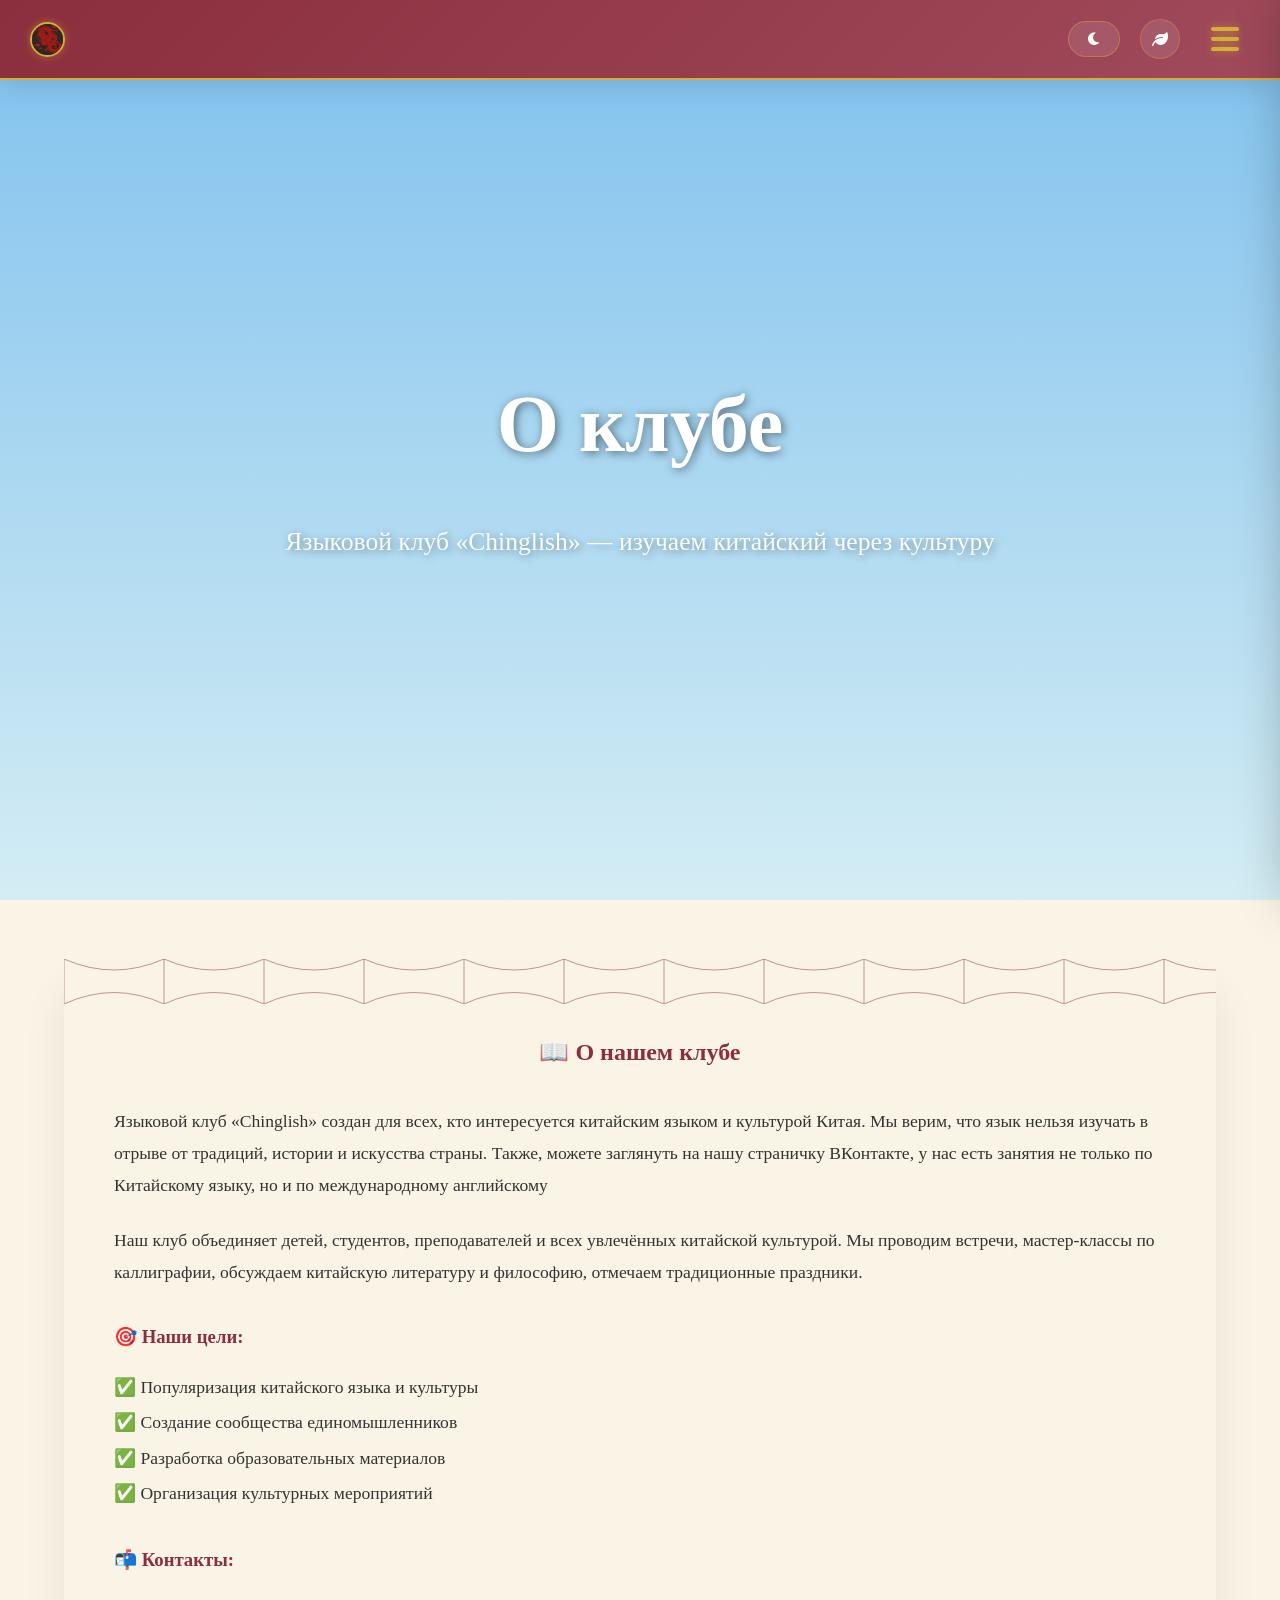
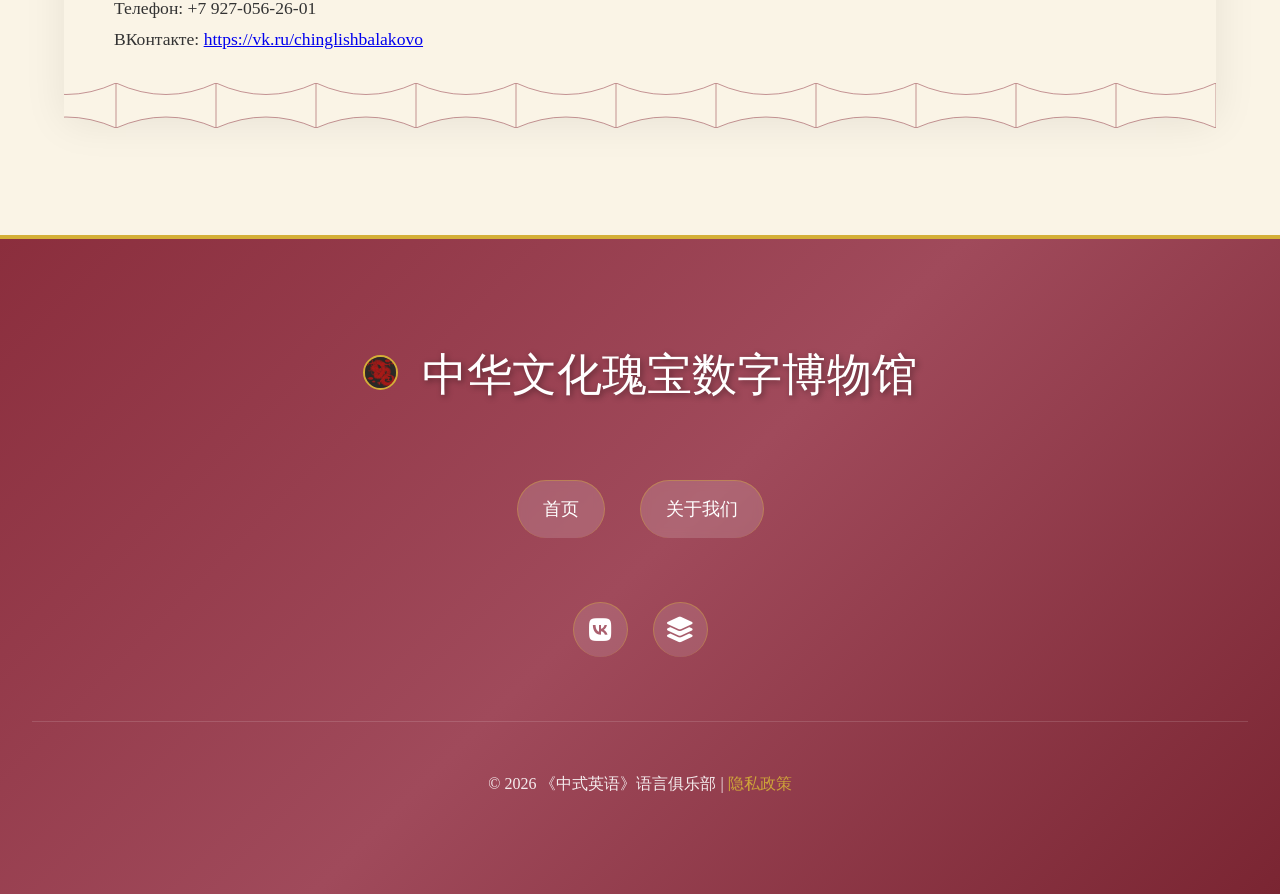
==== commit f9d34775: "Update about.html" ====
--- a/about.html
+++ b/about.html
@@ -19,7 +19,7 @@
 
 <nav class="top-menu" id="topMenu">
     <a href="index.html" class="logo">
-          <img src="images/иконка.png" alt="Логотип" class="logo-icon">
+        <img src="images/иконка.png" alt="Логотип" class="logo-icon">
         <span class="lang-ru">Языковой клуб «Chinglish»</span>
     </a>
     <div class="menu-right">
@@ -81,16 +81,36 @@
 </div>
 
 <footer>
-    <div class="footer-content">
-        <div class="footer-logo">
-            <i class="fas fa-landmark" style="margin-right:15px; color:var(--gold);"></i>
-            Языковой клуб «Chinglish»
+        <div class="footer-content">
+            <div class="footer-logo">
+                <img src="images/иконка.png" alt="Логотип" style="width: 35px; height: 35px; border-radius: 50%; object-fit: cover; margin-right: 12px; border: 2px solid var(--gold);">
+                <span class="lang-zh">中华文化瑰宝数字博物馆</span>
+                <span class="lang-en" style="display:none">Chinese Cultural Treasures Digital Museum</span>
+                <span class="lang-ru" style="display:none">Цифровой музей китайской культуры</span>
+            </div>
+            <div class="footer-links">
+                <a href="index.html" class="lang-ru">Главная</a>
+                <a href="index.html" class="lang-en" style="display:none">Home</a>
+                <a href="index.html" class="lang-zh" style="display:none">首页</a>
+                <a href="about.html" class="lang-ru">О нас</a>
+                <a href="about.html" class="lang-en" style="display:none">About Us</a>
+                <a href="about.html" class="lang-zh" style="display:none">关于我们</a>
+            </div>
+            <div class="footer-social">
+                <a href="https://vk.ru/chinglishbalakovo" target="_blank" rel="noopener" title="ВКонтакте">
+                    <i class="fab fa-vk"></i>
+                </a>
+                <a href="https://quizlet.com/ru/374641804/" target="_blank" rel="noopener" title="Quizlet">
+                    <i class="fas fa-layer-group"></i>
+                </a>
+            </div>
+            <div class="footer-bottom">
+                <p class="lang-ru">© 2026 Языковой клуб «Chinglish» | <a href="privacy.html">Политика конфиденциальности</a></p>
+                <p class="lang-en" style="display:none">© 2026 "Chinglish" Language Club | <a href="privacy.html">Privacy Policy</a></p>
+                <p class="lang-zh" style="display:none">© 2026 《中式英语》语言俱乐部 | <a href="privacy.html">隐私政策</a></p>
+            </div>
         </div>
-        <div class="footer-bottom">
-            <p>© 2026 Языковой клуб «Chinglish» | <a href="privacy.html">Политика конфиденциальности</a></p>
-        </div>
-    </div>
-</footer>
+    </footer>
 
 <script src="script.js"></script>
 </body>
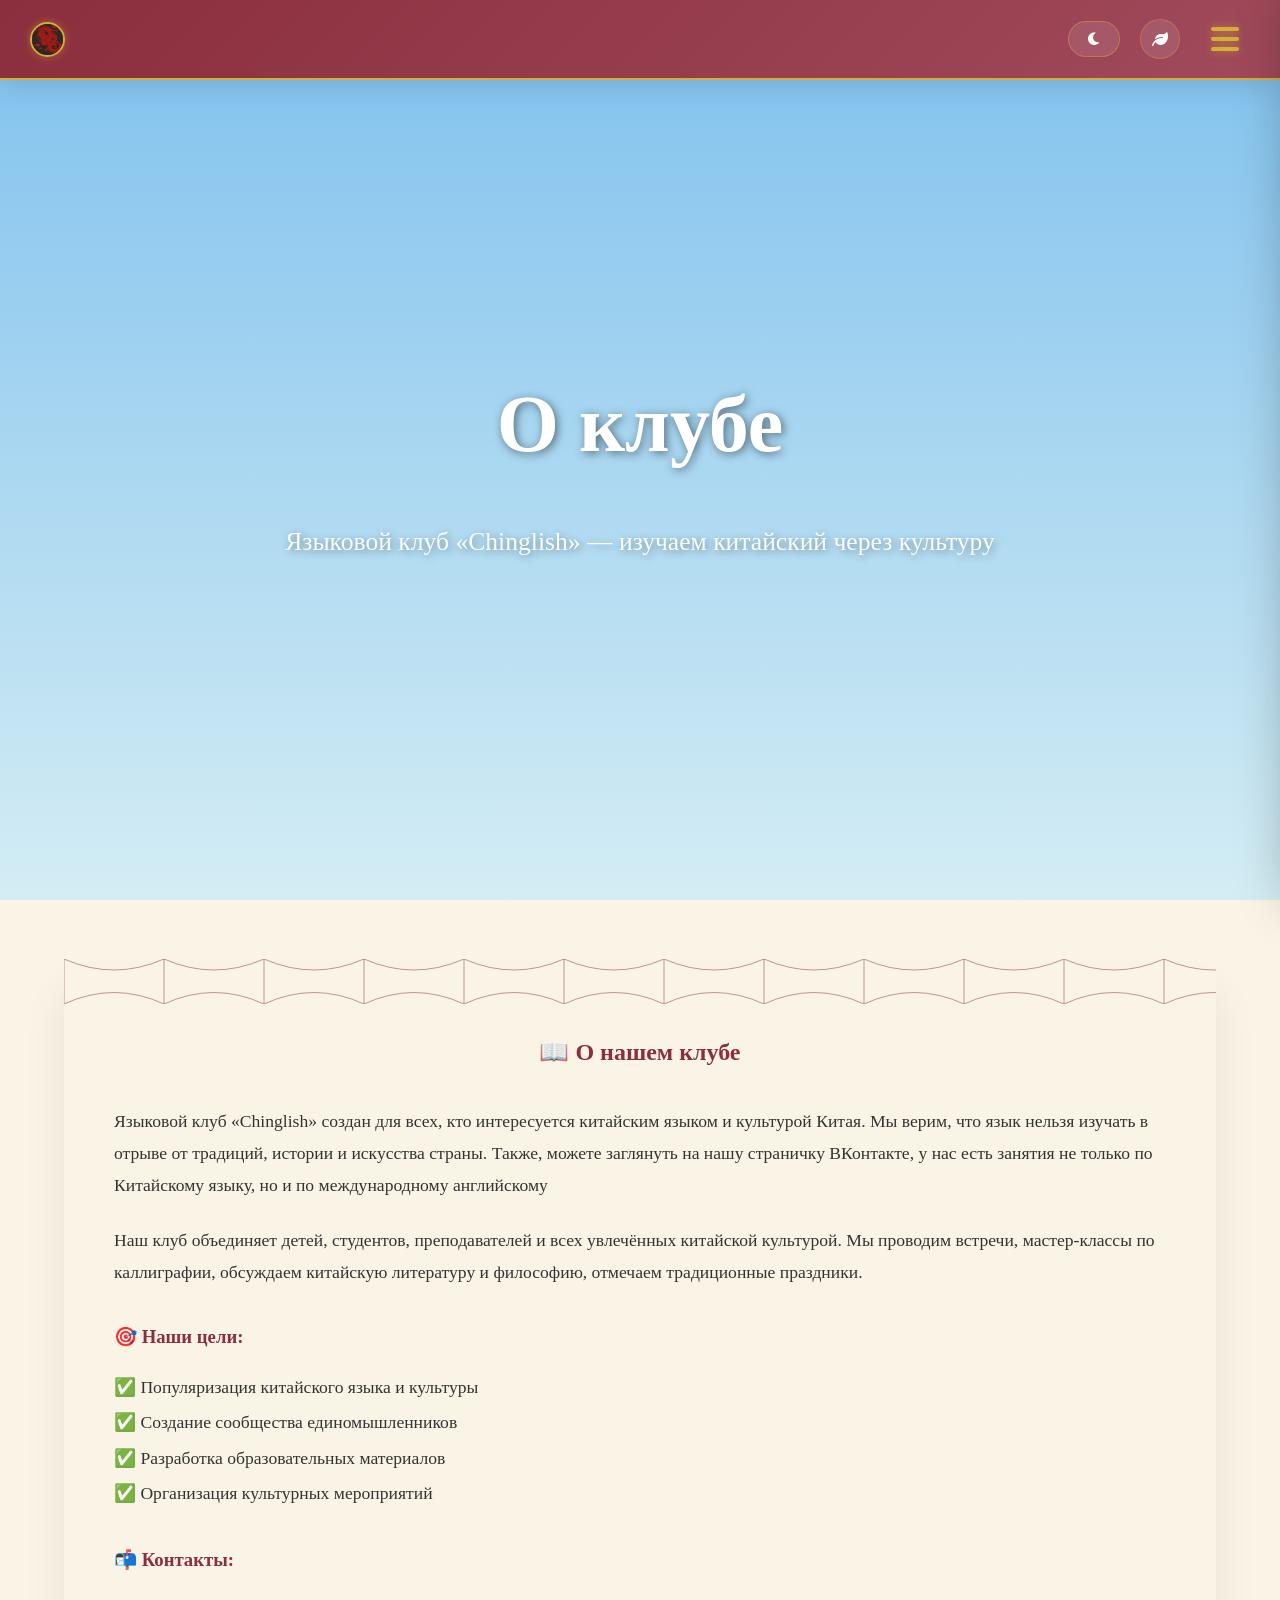
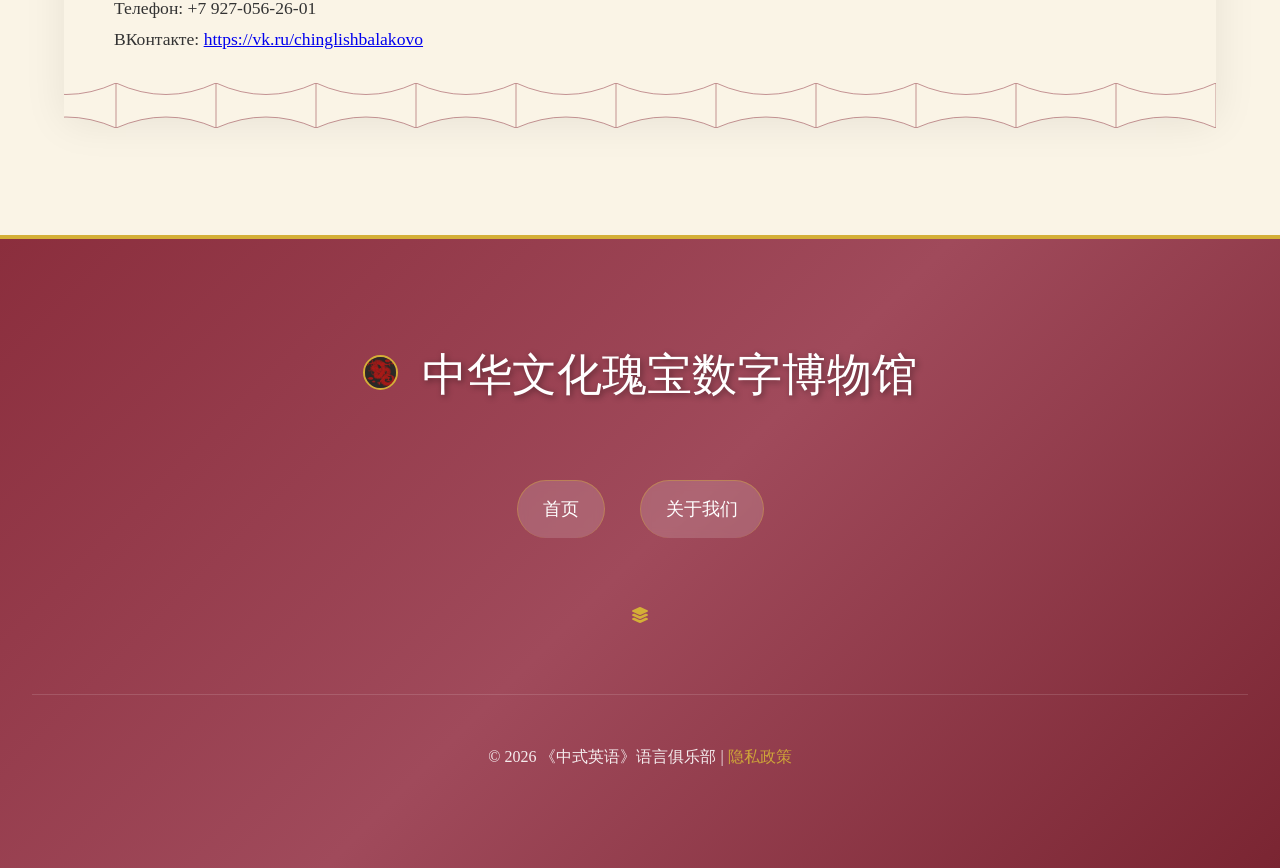
==== commit 91c77641: "Update about.html" ====
--- a/about.html
+++ b/about.html
@@ -96,10 +96,7 @@
                 <a href="about.html" class="lang-en" style="display:none">About Us</a>
                 <a href="about.html" class="lang-zh" style="display:none">关于我们</a>
             </div>
-            <div class="footer-social">
-                <a href="https://vk.ru/chinglishbalakovo" target="_blank" rel="noopener" title="ВКонтакте">
-                    <i class="fab fa-vk"></i>
-                </a>
+            
                 <a href="https://quizlet.com/ru/374641804/" target="_blank" rel="noopener" title="Quizlet">
                     <i class="fas fa-layer-group"></i>
                 </a>
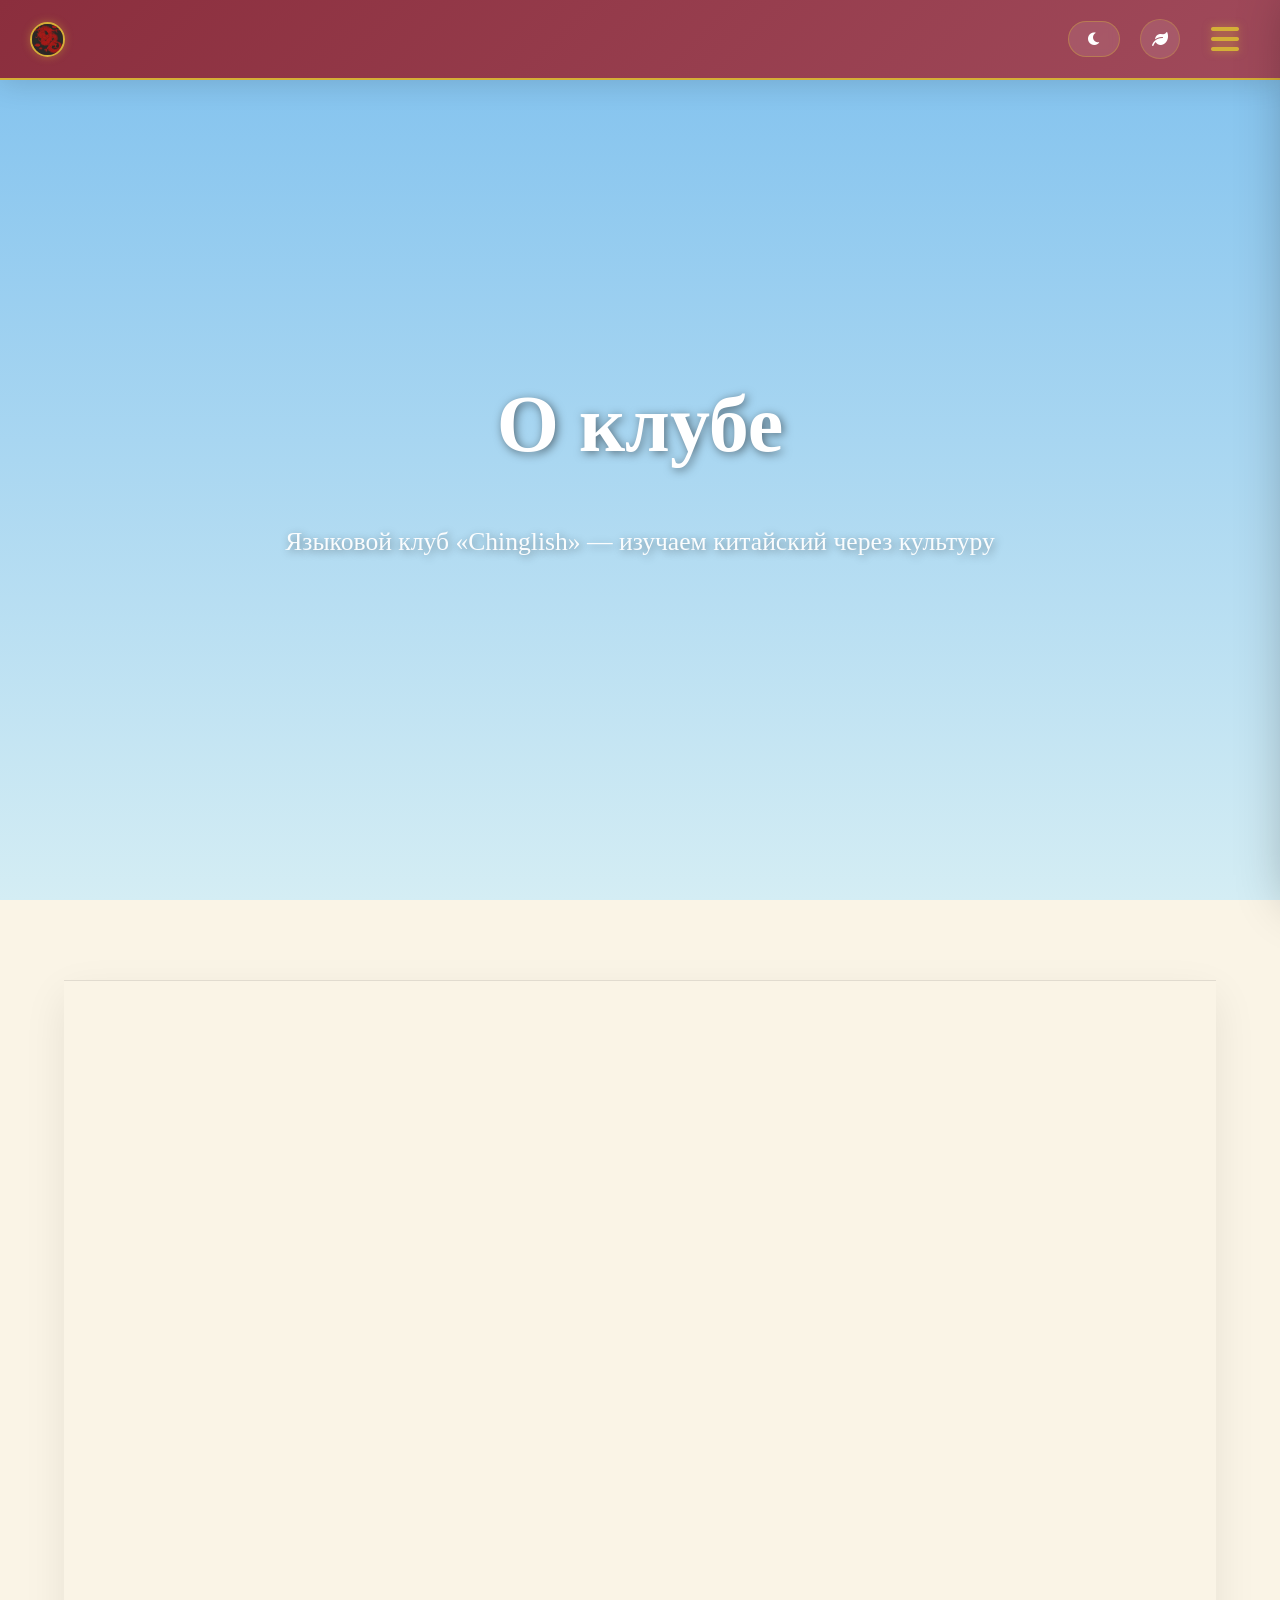
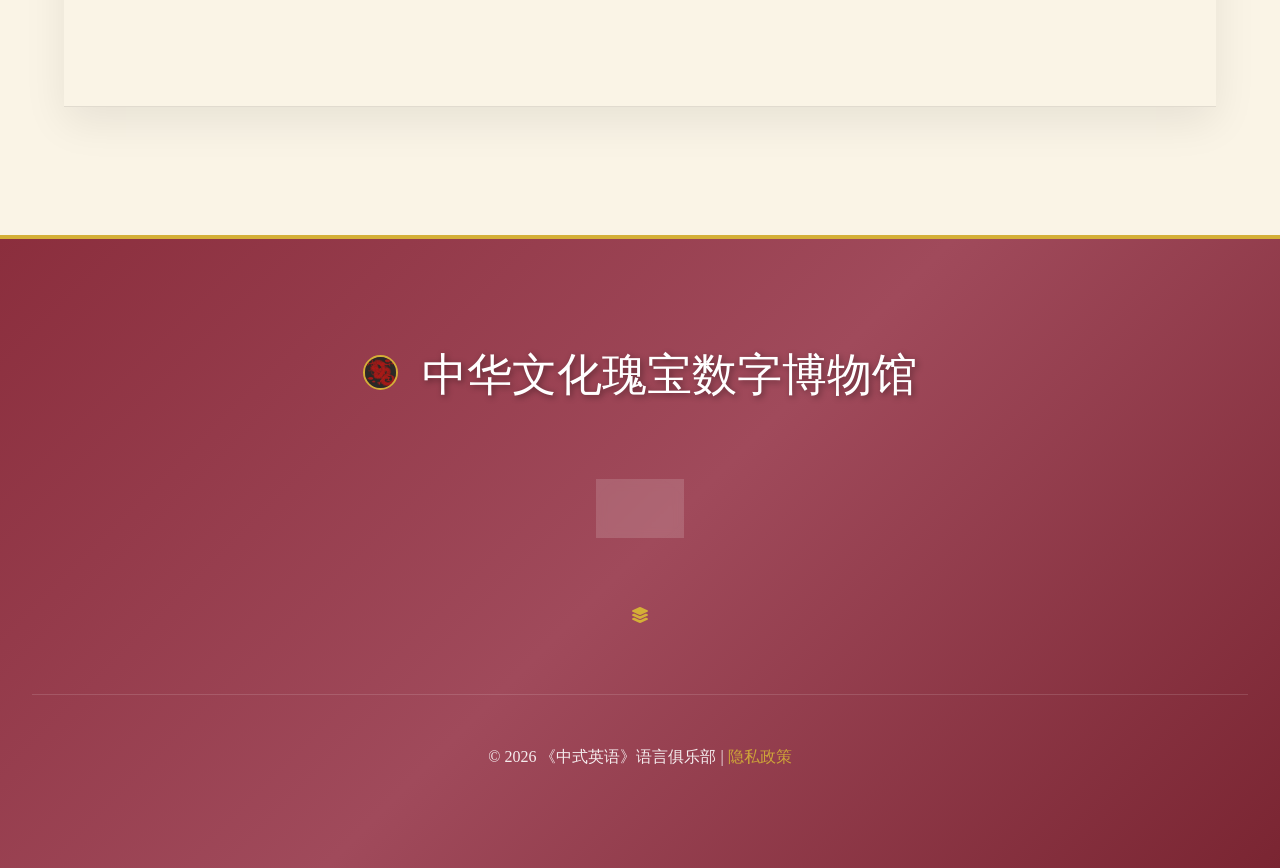
==== commit c08cb638: "Update about.html" ====
--- a/about.html
+++ b/about.html
@@ -92,9 +92,6 @@
                 <a href="index.html" class="lang-ru">Главная</a>
                 <a href="index.html" class="lang-en" style="display:none">Home</a>
                 <a href="index.html" class="lang-zh" style="display:none">首页</a>
-                <a href="about.html" class="lang-ru">О нас</a>
-                <a href="about.html" class="lang-en" style="display:none">About Us</a>
-                <a href="about.html" class="lang-zh" style="display:none">关于我们</a>
             </div>
             
                 <a href="https://quizlet.com/ru/374641804/" target="_blank" rel="noopener" title="Quizlet">
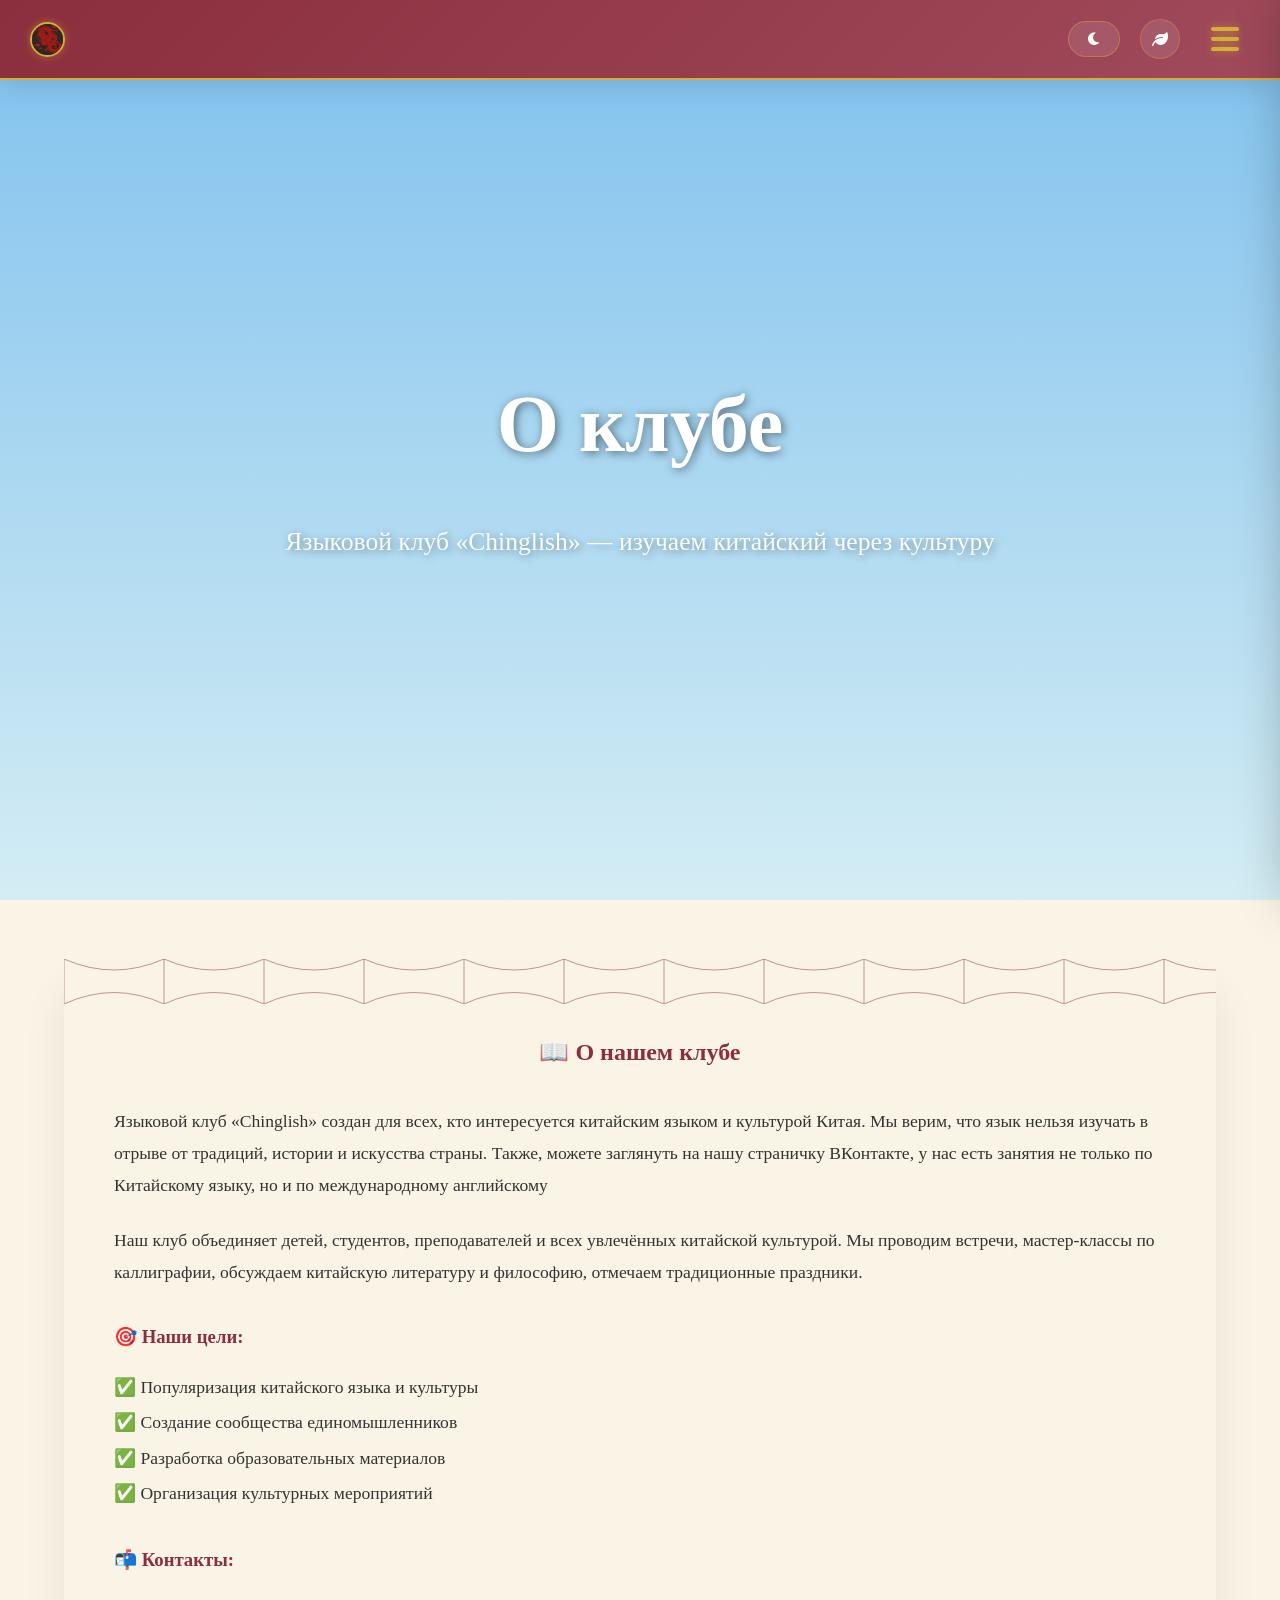
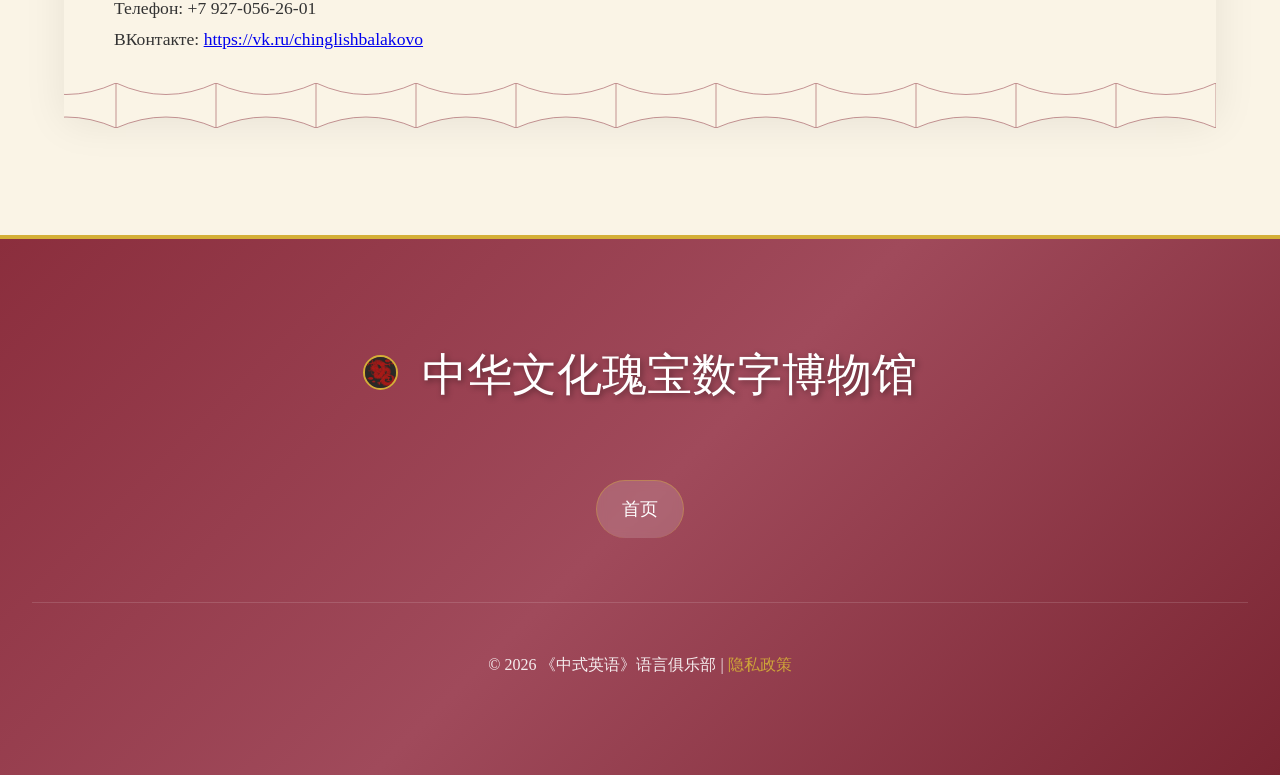
==== commit a82458ef: "Update about.html" ====
--- a/about.html
+++ b/about.html
@@ -93,10 +93,6 @@
                 <a href="index.html" class="lang-en" style="display:none">Home</a>
                 <a href="index.html" class="lang-zh" style="display:none">首页</a>
             </div>
-            
-                <a href="https://quizlet.com/ru/374641804/" target="_blank" rel="noopener" title="Quizlet">
-                    <i class="fas fa-layer-group"></i>
-                </a>
             </div>
             <div class="footer-bottom">
                 <p class="lang-ru">© 2026 Языковой клуб «Chinglish» | <a href="privacy.html">Политика конфиденциальности</a></p>
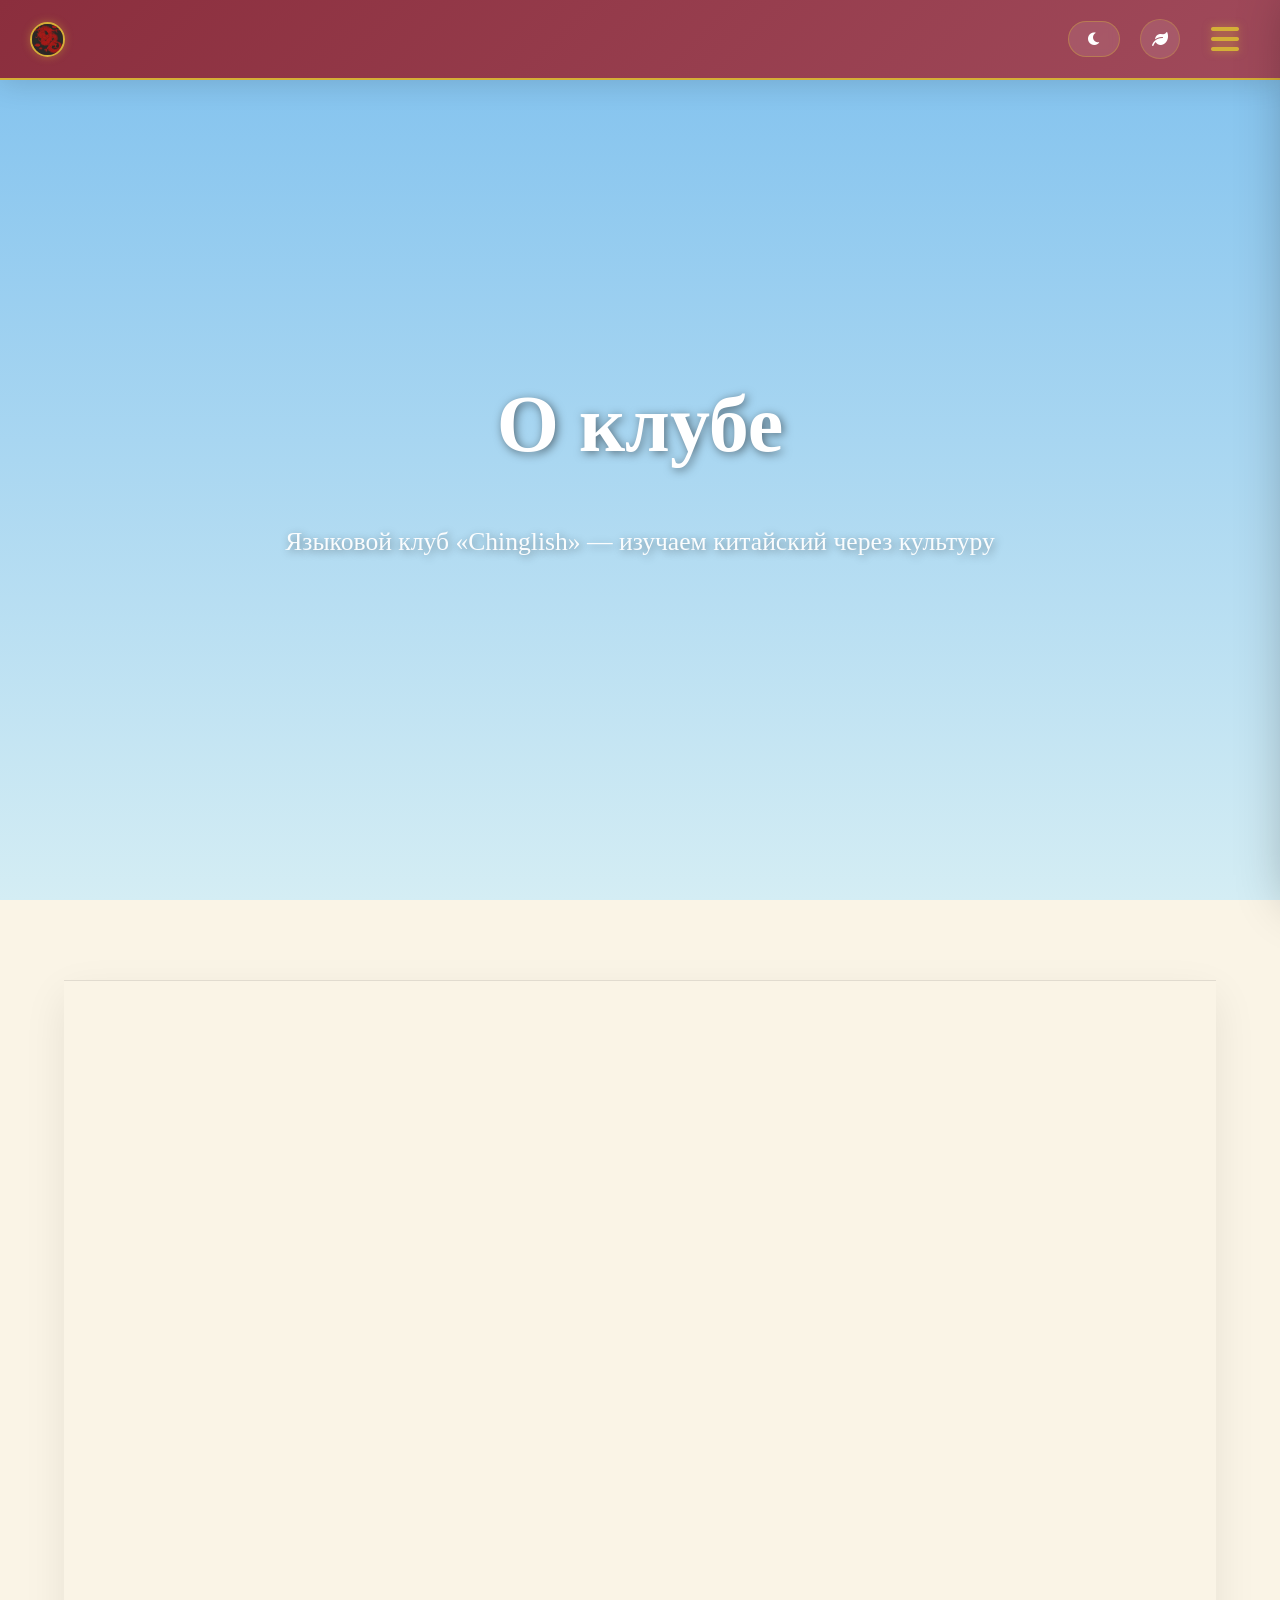
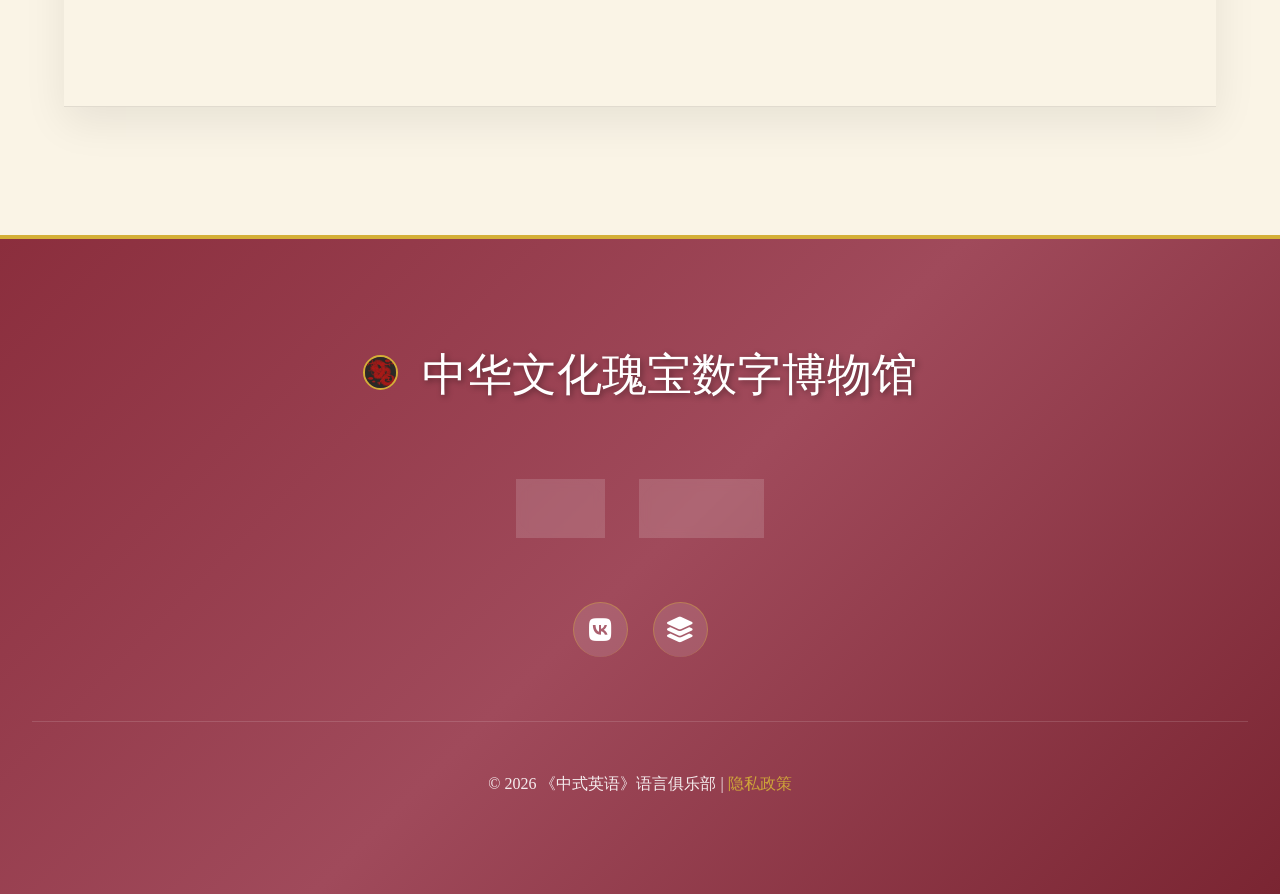
==== commit 34a738f9: "Update about.html" ====
--- a/about.html
+++ b/about.html
@@ -81,26 +81,47 @@
 </div>
 
 <footer>
-        <div class="footer-content">
-            <div class="footer-logo">
-                <img src="images/иконка.png" alt="Логотип" style="width: 35px; height: 35px; border-radius: 50%; object-fit: cover; margin-right: 12px; border: 2px solid var(--gold);">
-                <span class="lang-zh">中华文化瑰宝数字博物馆</span>
-                <span class="lang-en" style="display:none">Chinese Cultural Treasures Digital Museum</span>
-                <span class="lang-ru" style="display:none">Цифровой музей китайской культуры</span>
-            </div>
-            <div class="footer-links">
-                <a href="index.html" class="lang-ru">Главная</a>
-                <a href="index.html" class="lang-en" style="display:none">Home</a>
-                <a href="index.html" class="lang-zh" style="display:none">首页</a>
-            </div>
-            </div>
-            <div class="footer-bottom">
-                <p class="lang-ru">© 2026 Языковой клуб «Chinglish» | <a href="privacy.html">Политика конфиденциальности</a></p>
-                <p class="lang-en" style="display:none">© 2026 "Chinglish" Language Club | <a href="privacy.html">Privacy Policy</a></p>
-                <p class="lang-zh" style="display:none">© 2026 《中式英语》语言俱乐部 | <a href="privacy.html">隐私政策</a></p>
-            </div>
+        
+    <div class="footer-content">
+        <div class="footer-logo">
+          
+<img src="images/иконка.png" alt="Логотип" style="width: 35px; height: 35px; border-radius: 50%; object-fit: cover; margin-right: 12px; border: 2px solid var(--gold);">
+            <span class="lang-zh">中华文化瑰宝数字博物馆</span>
+            <span class="lang-en" style="display:none">Chinese Cultural Treasures Digital Museum</span>
+            <span class="lang-ru" style="display:none">Цифровой музей китайской культуры</span>
         </div>
-    </footer>
+        <div class="footer-links">
+            <a href="index.html" class="lang-ru">Главная</a>
+            <a href="index.html" class="lang-en" style="display:none">Home</a>
+            <a href="index.html" class="lang-zh" style="display:none">首页</a>
+            
+            <a href="about.html" class="lang-ru">О нас</a>
+            <a href="about.html" class="lang-en" style="display:none">About Us</a>
+            <a href="about.html" class="lang-zh" style="display:none">关于我们</a>
+        </div>
+        <div class="footer-social">
+            <a href="https://vk.ru/chinglishbalakovo" target="_blank" rel="noopener" title="ВКонтакте">
+                <i class="fab fa-vk"></i>
+            </a>
+            <a href="https://quizlet.com/ru/374641804/%D1%86%D0%B0%D1%80%D1%81%D1%82%D0%B2%D0%BE-%D0%BA%D0%B8%D1%82%D0%B0%D0%B9%D1%81%D0%BA%D0%BE%D0%B3%D0%BE-%D1%8F%D0%B7%D1%8B%D0%BA%D0%B0-flash-cards/" target="_blank" rel="noopener" title="Quizlet">
+    <i class="fas fa-layer-group"></i>
+</a>
+        </div>
+        <div class="footer-bottom">
+            <p class="lang-ru">© 2026 Языковой клуб «Chinglish» | <a href="privacy.html">Политика конфиденциальности</a></p>
+            <p class="lang-en" style="display:none">© 2026 "Chinglish" Language Club | <a href="privacy.html">Privacy Policy</a></p>
+            <p class="lang-zh" style="display:none">© 2026 《中式英语》语言俱乐部 | <a href="privacy.html">隐私政策</a></p>
+        </div>
+    </div>
+<style>
+footer {
+    width: 100vw !important;
+    min-width: 100vw !important;
+    margin-left: calc(-50vw + 50%) !important;
+    position: relative;
+}
+</style>
+</footer>
 
 <script src="script.js"></script>
 </body>
